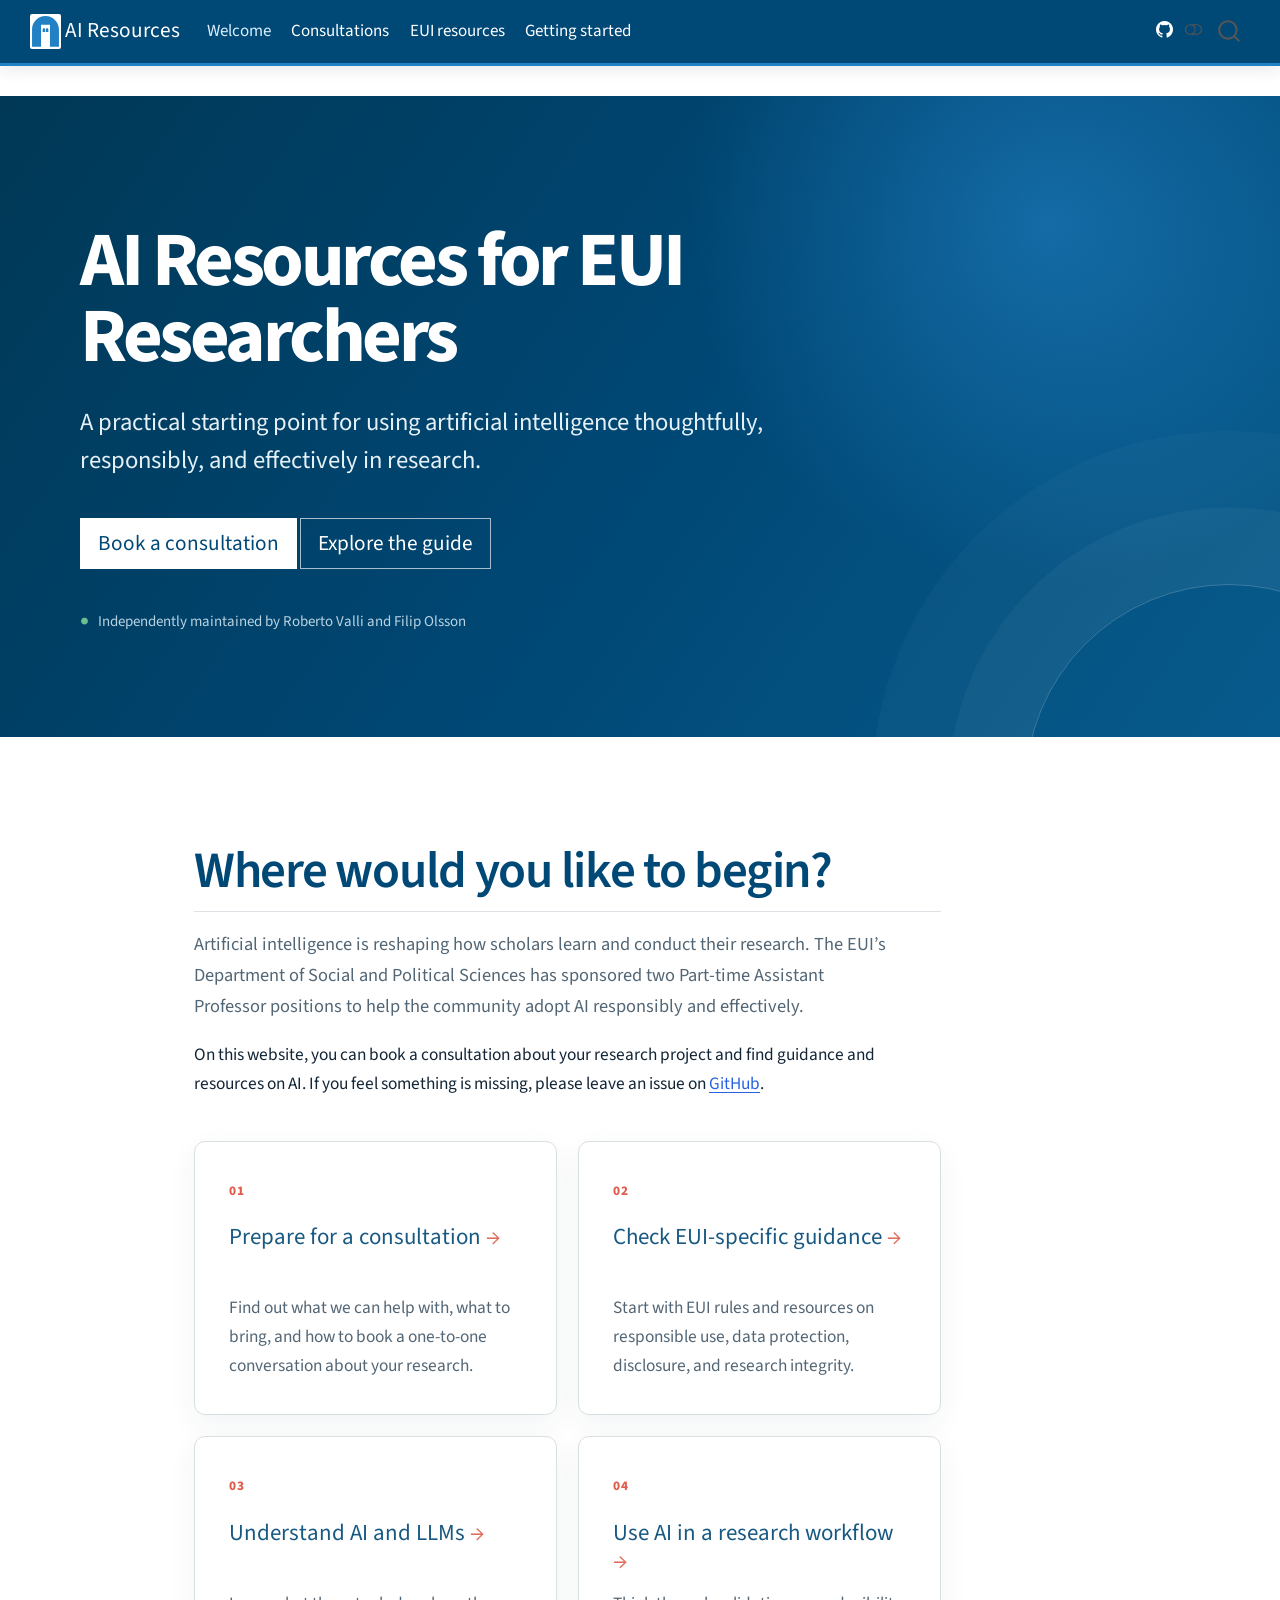
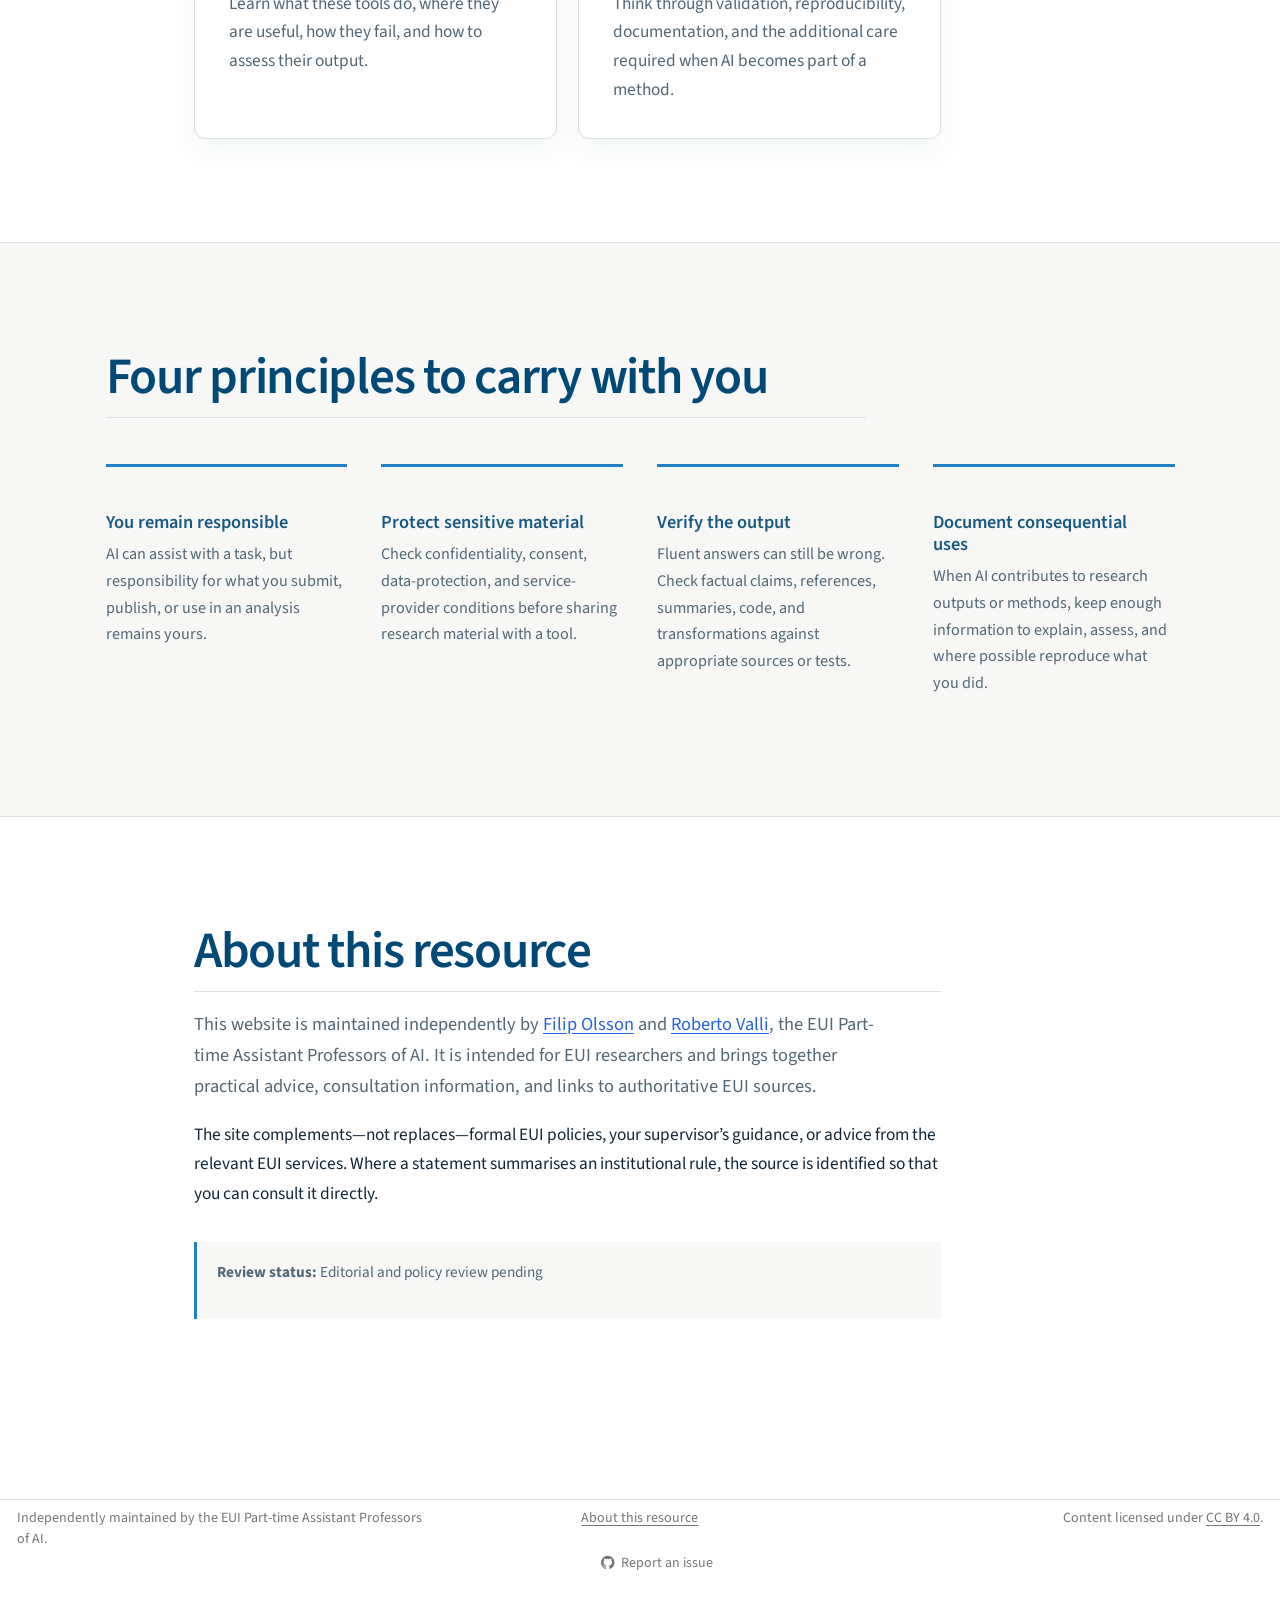
==== index.html @ a38cfc13 "Built site for gh-pages" ====
<!DOCTYPE html>
<html xmlns="http://www.w3.org/1999/xhtml" lang="en" xml:lang="en"><head>

<meta charset="utf-8">
<meta name="generator" content="quarto-1.9.37">

<meta name="viewport" content="width=device-width, initial-scale=1.0, user-scalable=yes">

<meta name="description" content="A practical starting point for EUI researchers who want to use AI thoughtfully, responsibly, and effectively.">

<title>AI Resources for EUI Researchers</title>
<style>
/* Default styles provided by pandoc.
** See https://pandoc.org/MANUAL.html#variables-for-html for config info.
*/
code{white-space: pre-wrap;}
span.smallcaps{font-variant: small-caps;}
div.columns{display: flex; gap: min(4vw, 1.5em);}
div.column{flex: auto; overflow-x: auto;}
div.hanging-indent{margin-left: 1.5em; text-indent: -1.5em;}
ul.task-list{list-style: none;}
ul.task-list li input[type="checkbox"] {
  width: 0.8em;
  margin: 0 0.8em 0.2em -1em; /* quarto-specific, see https://github.com/quarto-dev/quarto-cli/issues/4556 */ 
  vertical-align: middle;
}
</style>


<script src="site_libs/quarto-nav/quarto-nav.js"></script>
<script src="site_libs/clipboard/clipboard.min.js"></script>
<script src="site_libs/quarto-search/autocomplete.umd.js"></script>
<script src="site_libs/quarto-search/fuse.min.js"></script>
<script src="site_libs/quarto-search/quarto-search.js"></script>
<meta name="quarto:offset" content="./">
<link href="./assets/eui-mark.svg" rel="icon" type="image/svg+xml">
<script src="site_libs/quarto-html/quarto.js" type="module"></script>
<script src="site_libs/quarto-html/tabsets/tabsets.js" type="module"></script>
<script src="site_libs/quarto-html/popper.min.js"></script>
<script src="site_libs/quarto-html/tippy.umd.min.js"></script>
<script src="site_libs/quarto-html/anchor.min.js"></script>
<link href="site_libs/quarto-html/tippy.css" rel="stylesheet">
<link href="site_libs/quarto-html/quarto-syntax-highlighting-7f8f88aac4f3542376d5c11b86a4c14d.css" rel="stylesheet" class="quarto-color-scheme" id="quarto-text-highlighting-styles">
<link href="site_libs/quarto-html/quarto-syntax-highlighting-dark-d0ae9245876894da5ac7e18953ecc5cc.css" rel="stylesheet" class="quarto-color-scheme quarto-color-alternate" id="quarto-text-highlighting-styles">
<link href="site_libs/quarto-html/quarto-syntax-highlighting-7f8f88aac4f3542376d5c11b86a4c14d.css" rel="stylesheet" class="quarto-color-scheme-extra" id="quarto-text-highlighting-styles">
<script src="site_libs/bootstrap/bootstrap.min.js"></script>
<link href="site_libs/bootstrap/bootstrap-icons.css" rel="stylesheet">
<link href="site_libs/bootstrap/bootstrap-52d3edc4879e86859cfab57e7fc9f8d6.min.css" rel="stylesheet" append-hash="true" class="quarto-color-scheme" id="quarto-bootstrap" data-mode="light">
<link href="site_libs/bootstrap/bootstrap-dark-ecb30666ad54931f752ed7d414a1d134.min.css" rel="stylesheet" append-hash="true" class="quarto-color-scheme quarto-color-alternate" id="quarto-bootstrap" data-mode="dark">
<link href="site_libs/bootstrap/bootstrap-52d3edc4879e86859cfab57e7fc9f8d6.min.css" rel="stylesheet" append-hash="true" class="quarto-color-scheme-extra" id="quarto-bootstrap" data-mode="light">
<script id="quarto-search-options" type="application/json">{
  "location": "navbar",
  "copy-button": false,
  "collapse-after": 3,
  "panel-placement": "end",
  "type": "overlay",
  "limit": 50,
  "keyboard-shortcut": [
    "f",
    "/",
    "s"
  ],
  "language": {
    "search-no-results-text": "No results",
    "search-matching-documents-text": "matching documents",
    "search-copy-link-title": "Copy link to search",
    "search-hide-matches-text": "Hide additional matches",
    "search-more-match-text": "more match in this document",
    "search-more-matches-text": "more matches in this document",
    "search-clear-button-title": "Clear",
    "search-text-placeholder": "",
    "search-detached-cancel-button-title": "Cancel",
    "search-submit-button-title": "Submit",
    "search-label": "Search"
  }
}</script>
<style>html{ scroll-behavior: smooth; }</style>


<link rel="stylesheet" href="styles.css">
<meta property="og:title" content="AI Resources for EUI Researchers">
<meta property="og:description" content="A practical starting point for EUI researchers who want to use AI thoughtfully, responsibly, and effectively.">
<meta property="og:site_name" content="AI Resources for EUI Researchers">
</head>

<body class="nav-fixed quarto-light"><script id="quarto-html-before-body" type="application/javascript">
    const toggleBodyColorMode = (bsSheetEl) => {
      const mode = bsSheetEl.getAttribute("data-mode");
      const bodyEl = window.document.querySelector("body");
      if (mode === "dark") {
        bodyEl.classList.add("quarto-dark");
        bodyEl.classList.remove("quarto-light");
      } else {
        bodyEl.classList.add("quarto-light");
        bodyEl.classList.remove("quarto-dark");
      }
    }
    const toggleBodyColorPrimary = () => {
      const bsSheetEl = window.document.querySelector("link#quarto-bootstrap:not([rel=disabled-stylesheet])");
      if (bsSheetEl) {
        toggleBodyColorMode(bsSheetEl);
      }
    }
    const setColorSchemeToggle = (alternate) => {
      const toggles = window.document.querySelectorAll('.quarto-color-scheme-toggle');
      for (let i=0; i < toggles.length; i++) {
        const toggle = toggles[i];
        if (toggle) {
          if (alternate) {
            toggle.classList.add("alternate");
          } else {
            toggle.classList.remove("alternate");
          }
        }
      }
    };
    const toggleColorMode = (alternate) => {
      // Switch the stylesheets
      const primaryStylesheets = window.document.querySelectorAll('link.quarto-color-scheme:not(.quarto-color-alternate)');
      const alternateStylesheets = window.document.querySelectorAll('link.quarto-color-scheme.quarto-color-alternate');
      manageTransitions('#quarto-margin-sidebar .nav-link', false);
      if (alternate) {
        // note: dark is layered on light, we don't disable primary!
        enableStylesheet(alternateStylesheets);
        for (const sheetNode of alternateStylesheets) {
          if (sheetNode.id === "quarto-bootstrap") {
            toggleBodyColorMode(sheetNode);
          }
        }
      } else {
        disableStylesheet(alternateStylesheets);
        enableStylesheet(primaryStylesheets)
        toggleBodyColorPrimary();
      }
      manageTransitions('#quarto-margin-sidebar .nav-link', true);
      // Switch the toggles
      setColorSchemeToggle(alternate)
      // Hack to workaround the fact that safari doesn't
      // properly recolor the scrollbar when toggling (#1455)
      if (navigator.userAgent.indexOf('Safari') > 0 && navigator.userAgent.indexOf('Chrome') == -1) {
        manageTransitions("body", false);
        window.scrollTo(0, 1);
        setTimeout(() => {
          window.scrollTo(0, 0);
          manageTransitions("body", true);
        }, 40);
      }
    }
    const disableStylesheet = (stylesheets) => {
      for (let i=0; i < stylesheets.length; i++) {
        const stylesheet = stylesheets[i];
        stylesheet.rel = 'disabled-stylesheet';
      }
    }
    const enableStylesheet = (stylesheets) => {
      for (let i=0; i < stylesheets.length; i++) {
        const stylesheet = stylesheets[i];
        if(stylesheet.rel !== 'stylesheet') { // for Chrome, which will still FOUC without this check
          stylesheet.rel = 'stylesheet';
        }
      }
    }
    const manageTransitions = (selector, allowTransitions) => {
      const els = window.document.querySelectorAll(selector);
      for (let i=0; i < els.length; i++) {
        const el = els[i];
        if (allowTransitions) {
          el.classList.remove('notransition');
        } else {
          el.classList.add('notransition');
        }
      }
    }
    const isFileUrl = () => {
      return window.location.protocol === 'file:';
    }
    const hasAlternateSentinel = () => {
      let styleSentinel = getColorSchemeSentinel();
      if (styleSentinel !== null) {
        return styleSentinel === "alternate";
      } else {
        return false;
      }
    }
    const setStyleSentinel = (alternate) => {
      const value = alternate ? "alternate" : "default";
      if (!isFileUrl()) {
        window.localStorage.setItem("quarto-color-scheme", value);
      } else {
        localAlternateSentinel = value;
      }
    }
    const getColorSchemeSentinel = () => {
      if (!isFileUrl()) {
        const storageValue = window.localStorage.getItem("quarto-color-scheme");
        return storageValue != null ? storageValue : localAlternateSentinel;
      } else {
        return localAlternateSentinel;
      }
    }
    const toggleGiscusIfUsed = (isAlternate, darkModeDefault) => {
      const baseTheme = document.querySelector('#giscus-base-theme')?.value ?? 'light';
      const alternateTheme = document.querySelector('#giscus-alt-theme')?.value ?? 'dark';
      let newTheme = '';
      if(authorPrefersDark) {
        newTheme = isAlternate ? baseTheme : alternateTheme;
      } else {
        newTheme = isAlternate ? alternateTheme : baseTheme;
      }
      const changeGiscusTheme = () => {
        // From: https://github.com/giscus/giscus/issues/336
        const sendMessage = (message) => {
          const iframe = document.querySelector('iframe.giscus-frame');
          if (!iframe) return;
          iframe.contentWindow.postMessage({ giscus: message }, 'https://giscus.app');
        }
        sendMessage({
          setConfig: {
            theme: newTheme
          }
        });
      }
      const isGiscussLoaded = window.document.querySelector('iframe.giscus-frame') !== null;
      if (isGiscussLoaded) {
        changeGiscusTheme();
      }
    };
    const authorPrefersDark = false;
    const darkModeDefault = authorPrefersDark;
      document.querySelector('link#quarto-text-highlighting-styles.quarto-color-scheme-extra').rel = 'disabled-stylesheet';
      document.querySelector('link#quarto-bootstrap.quarto-color-scheme-extra').rel = 'disabled-stylesheet';
    let localAlternateSentinel = darkModeDefault ? 'alternate' : 'default';
    // Dark / light mode switch
    window.quartoToggleColorScheme = () => {
      // Read the current dark / light value
      let toAlternate = !hasAlternateSentinel();
      toggleColorMode(toAlternate);
      setStyleSentinel(toAlternate);
      toggleGiscusIfUsed(toAlternate, darkModeDefault);
      window.dispatchEvent(new Event('resize'));
    };
    // Switch to dark mode if need be
    if (hasAlternateSentinel()) {
      toggleColorMode(true);
    } else {
      toggleColorMode(false);
    }
  </script>

<div id="quarto-search-results"></div>
  <header id="quarto-header" class="headroom fixed-top">
    <nav class="navbar navbar-expand-lg " data-bs-theme="dark">
      <div class="navbar-container container-fluid">
      <div class="navbar-brand-container mx-auto">
    <a href="./index.html" class="navbar-brand navbar-brand-logo">
    <img src="./assets/eui-mark.svg" alt="European University Institute" class="navbar-logo light-content">
    <img src="./assets/eui-mark.svg" alt="European University Institute" class="navbar-logo dark-content">
    </a>
    <a class="navbar-brand" href="./index.html">
    <span class="navbar-title">AI Resources</span>
    </a>
  </div>
            <div id="quarto-search" class="" title="Search"></div>
          <button class="navbar-toggler" type="button" data-bs-toggle="collapse" data-bs-target="#navbarCollapse" aria-controls="navbarCollapse" role="menu" aria-expanded="false" aria-label="Toggle navigation" onclick="if (window.quartoToggleHeadroom) { window.quartoToggleHeadroom(); }">
  <span class="navbar-toggler-icon"></span>
</button>
          <div class="collapse navbar-collapse" id="navbarCollapse">
            <ul class="navbar-nav navbar-nav-scroll me-auto">
  <li class="nav-item">
    <a class="nav-link active" href="./index.html" aria-current="page"> 
<span class="menu-text">Welcome</span></a>
  </li>  
  <li class="nav-item">
    <a class="nav-link" href="./consultations.html"> 
<span class="menu-text">Consultations</span></a>
  </li>  
  <li class="nav-item">
    <a class="nav-link" href="./eui-resources.html"> 
<span class="menu-text">EUI resources</span></a>
  </li>  
  <li class="nav-item">
    <a class="nav-link" href="./getting-started.html"> 
<span class="menu-text">Getting started</span></a>
  </li>  
</ul>
          </div> <!-- /navcollapse -->
            <div class="quarto-navbar-tools">
    <a href="https://github.com/RobertoValli/eui-ai-resources" title="" class="quarto-navigation-tool px-1" aria-label="View this project on GitHub"><i class="bi bi-github"></i></a>
  <a href="" class="quarto-color-scheme-toggle quarto-navigation-tool  px-1" onclick="window.quartoToggleColorScheme(); return false;" title="Toggle dark mode"><i class="bi"></i></a>
</div>
      </div> <!-- /container-fluid -->
    </nav>
</header>
<!-- content -->
<div id="quarto-content" class="quarto-container page-columns page-rows-contents page-layout-full page-navbar">
<!-- sidebar -->
<!-- margin-sidebar -->
    
<!-- main -->
<main class="content page-columns page-full column-body" id="quarto-document-content"><header id="title-block-header" class="quarto-title-block"><h1 class="title display-7">AI Resources for EUI Researchers</h1></header>


<header id="title-block-header">


</header>


<div class="hero column-screen">
<section id="ai-resources-for-eui-researchers" class="level1 hero-inner">
<h1>AI Resources for EUI Researchers</h1>
<p>A practical starting point for using artificial intelligence thoughtfully, responsibly, and effectively in research.</p>
<div class="hero-actions">
<p><a href="./consultations.html" class="btn btn-primary btn-lg">Book a consultation</a> <a href="./getting-started.html" class="btn btn-outline-primary btn-lg">Explore the guide</a></p>
</div>
<p class="status-note">
<span aria-hidden="true">●</span> Independently maintained by Roberto Valli and Filip Olsson
</p>
</section>
</div>
<section id="where-would-you-like-to-begin" class="level2 home-section">
<h2 class="anchored" data-anchor-id="where-would-you-like-to-begin">Where would you like to begin?</h2>
<p>Artificial intelligence is reshaping how scholars learn and conduct their research. The EUI’s Department of Social and Political Sciences has sponsored two Part-time Assistant Professor positions to help the community adopt AI responsibly and effectively.</p>
<p>On this website, you can book a consultation about your research project and find guidance and resources on AI. If you feel something is missing, please leave an issue on <a href="https://github.com/RobertoValli/eui-ai-resources/issues/new">GitHub</a>.</p>
<div class="path-grid">
<div class="path-card">
<p><span class="path-number" aria-hidden="true">01</span></p>
<section id="prepare-for-a-consultation" class="level3">
<h3 class="anchored" data-anchor-id="prepare-for-a-consultation"><a href="./consultations.html">Prepare for a consultation</a></h3>
<p>Find out what we can help with, what to bring, and how to book a one-to-one conversation about your research.</p>
</section>
</div>
<div class="path-card">
<p><span class="path-number" aria-hidden="true">02</span></p>
<section id="check-eui-specific-guidance" class="level3">
<h3 class="anchored" data-anchor-id="check-eui-specific-guidance"><a href="./eui-resources.html">Check EUI-specific guidance</a></h3>
<p>Start with EUI rules and resources on responsible use, data protection, disclosure, and research integrity.</p>
</section>
</div>
<div class="path-card">
<p><span class="path-number" aria-hidden="true">03</span></p>
<section id="understand-ai-and-llms" class="level3">
<h3 class="anchored" data-anchor-id="understand-ai-and-llms"><a href="./getting-started.html">Understand AI and LLMs</a></h3>
<p>Learn what these tools do, where they are useful, how they fail, and how to assess their output.</p>
</section>
</div>
<div class="path-card">
<p><span class="path-number" aria-hidden="true">04</span></p>
<section id="use-ai-in-a-research-workflow" class="level3">
<h3 class="anchored" data-anchor-id="use-ai-in-a-research-workflow"><a href="./getting-started.html#ai-as-method">Use AI in a research workflow</a></h3>
<p>Think through validation, reproducibility, documentation, and the additional care required when AI becomes part of a method.</p>
</section>
</div>
</div>
</section>
<div class="principles-band column-screen">
<section id="four-principles-to-carry-with-you" class="level2 home-section">
<h2 class="anchored" data-anchor-id="four-principles-to-carry-with-you">Four principles to carry with you</h2>
<div class="principles-grid">
<section id="you-remain-responsible" class="level3 principle">
<h3 class="anchored" data-anchor-id="you-remain-responsible">You remain responsible</h3>
<p>AI can assist with a task, but responsibility for what you submit, publish, or use in an analysis remains yours.</p>
</section>
<section id="protect-sensitive-material" class="level3 principle">
<h3 class="anchored" data-anchor-id="protect-sensitive-material">Protect sensitive material</h3>
<p>Check confidentiality, consent, data-protection, and service-provider conditions before sharing research material with a tool.</p>
</section>
<section id="verify-the-output" class="level3 principle">
<h3 class="anchored" data-anchor-id="verify-the-output">Verify the output</h3>
<p>Fluent answers can still be wrong. Check factual claims, references, summaries, code, and transformations against appropriate sources or tests.</p>
</section>
<section id="document-consequential-uses" class="level3 principle">
<h3 class="anchored" data-anchor-id="document-consequential-uses">Document consequential uses</h3>
<p>When AI contributes to research outputs or methods, keep enough information to explain, assess, and where possible reproduce what you did.</p>
</section>
</div>
</section>
</div>
<section id="about-this-resource" class="level2 home-section">
<h2 class="anchored" data-anchor-id="about-this-resource">About this resource</h2>
<p>This website is maintained independently by <a href="https://www.eui.eu/people?id=filip-olsson">Filip Olsson</a> and <a href="https://www.eui.eu/people?id=roberto-valli">Roberto Valli</a>, the EUI Part-time Assistant Professors of AI. It is intended for EUI researchers and brings together practical advice, consultation information, and links to authoritative EUI sources.</p>
<p>The site complements—not replaces—formal EUI policies, your supervisor’s guidance, or advice from the relevant EUI services. Where a statement summarises an institutional rule, the source is identified so that you can consult it directly.</p>
<div class="review-line">
<p><strong>Review status:</strong> Editorial and policy review pending</p>
</div>
</section>



<a onclick="window.scrollTo(0, 0); return false;" role="button" id="quarto-back-to-top"><i class="bi bi-arrow-up"></i> Back to top</a></main> <!-- /main -->
<script>
  (function () {
    function openLinkedAnswer() {
      var id = decodeURIComponent(window.location.hash.slice(1));
      var answer = id && document.getElementById(id);
      if (!answer || !answer.classList.contains('qa')) return;

      var content = answer.querySelector('.callout-collapse');
      if (content && !content.classList.contains('show')) {
        if (window.bootstrap && window.bootstrap.Collapse) {
          window.bootstrap.Collapse.getOrCreateInstance(content, { toggle: false }).show();
        } else {
          var header = answer.querySelector('.callout-header');
          if (header) header.click();
        }
      }
      answer.scrollIntoView({ block: 'start' });
    }

    window.addEventListener('load', openLinkedAnswer);
    window.addEventListener('hashchange', openLinkedAnswer);
  })();
</script>
<script id="quarto-html-after-body" type="application/javascript">
  window.document.addEventListener("DOMContentLoaded", function (event) {
    // Ensure there is a toggle, if there isn't float one in the top right
    if (window.document.querySelector('.quarto-color-scheme-toggle') === null) {
      const a = window.document.createElement('a');
      a.classList.add('top-right');
      a.classList.add('quarto-color-scheme-toggle');
      a.href = "";
      a.onclick = function() { try { window.quartoToggleColorScheme(); } catch {} return false; };
      const i = window.document.createElement("i");
      i.classList.add('bi');
      a.appendChild(i);
      window.document.body.appendChild(a);
    }
    setColorSchemeToggle(hasAlternateSentinel())
    const icon = "";
    const anchorJS = new window.AnchorJS();
    anchorJS.options = {
      placement: 'right',
      icon: icon
    };
    anchorJS.add('.anchored');
    const isCodeAnnotation = (el) => {
      for (const clz of el.classList) {
        if (clz.startsWith('code-annotation-')) {                     
          return true;
        }
      }
      return false;
    }
    const onCopySuccess = function(e) {
      // button target
      const button = e.trigger;
      // don't keep focus
      button.blur();
      // flash "checked"
      button.classList.add('code-copy-button-checked');
      var currentTitle = button.getAttribute("title");
      button.setAttribute("title", "Copied!");
      let tooltip;
      if (window.bootstrap) {
        button.setAttribute("data-bs-toggle", "tooltip");
        button.setAttribute("data-bs-placement", "left");
        button.setAttribute("data-bs-title", "Copied!");
        tooltip = new bootstrap.Tooltip(button, 
          { trigger: "manual", 
            customClass: "code-copy-button-tooltip",
            offset: [0, -8]});
        tooltip.show();    
      }
      setTimeout(function() {
        if (tooltip) {
          tooltip.hide();
          button.removeAttribute("data-bs-title");
          button.removeAttribute("data-bs-toggle");
          button.removeAttribute("data-bs-placement");
        }
        button.setAttribute("title", currentTitle);
        button.classList.remove('code-copy-button-checked');
      }, 1000);
      // clear code selection
      e.clearSelection();
    }
    const getTextToCopy = function(trigger) {
      const outerScaffold = trigger.parentElement.cloneNode(true);
      const codeEl = outerScaffold.querySelector('code');
      for (const childEl of codeEl.children) {
        if (isCodeAnnotation(childEl)) {
          childEl.remove();
        }
      }
      return codeEl.innerText;
    }
    const clipboard = new window.ClipboardJS('.code-copy-button:not([data-in-quarto-modal])', {
      text: getTextToCopy
    });
    clipboard.on('success', onCopySuccess);
    if (window.document.getElementById('quarto-embedded-source-code-modal')) {
      const clipboardModal = new window.ClipboardJS('.code-copy-button[data-in-quarto-modal]', {
        text: getTextToCopy,
        container: window.document.getElementById('quarto-embedded-source-code-modal')
      });
      clipboardModal.on('success', onCopySuccess);
    }
      var localhostRegex = new RegExp(/^(?:http|https):\/\/localhost\:?[0-9]*\//);
      var mailtoRegex = new RegExp(/^mailto:/);
        var filterRegex = new RegExp("https:\/\/robertovalli\.github\.io\/eui-ai-resources\/");
      var isInternal = (href) => {
          return filterRegex.test(href) || localhostRegex.test(href) || mailtoRegex.test(href);
      }
      // Inspect non-navigation links and adorn them if external
     var links = window.document.querySelectorAll('a[href]:not(.nav-link):not(.navbar-brand):not(.toc-action):not(.sidebar-link):not(.sidebar-item-toggle):not(.pagination-link):not(.no-external):not([aria-hidden]):not(.dropdown-item):not(.quarto-navigation-tool):not(.about-link)');
      for (var i=0; i<links.length; i++) {
        const link = links[i];
        if (!isInternal(link.href)) {
          // undo the damage that might have been done by quarto-nav.js in the case of
          // links that we want to consider external
          if (link.dataset.originalHref !== undefined) {
            link.href = link.dataset.originalHref;
          }
            // target, if specified
            link.setAttribute("target", "_blank");
            if (link.getAttribute("rel") === null) {
              link.setAttribute("rel", "noopener");
            }
        }
      }
    function tippyHover(el, contentFn, onTriggerFn, onUntriggerFn) {
      const config = {
        allowHTML: true,
        maxWidth: 500,
        delay: 100,
        arrow: false,
        appendTo: function(el) {
            return el.parentElement;
        },
        interactive: true,
        interactiveBorder: 10,
        theme: 'quarto',
        placement: 'bottom-start',
      };
      if (contentFn) {
        config.content = contentFn;
      }
      if (onTriggerFn) {
        config.onTrigger = onTriggerFn;
      }
      if (onUntriggerFn) {
        config.onUntrigger = onUntriggerFn;
      }
      window.tippy(el, config); 
    }
    const noterefs = window.document.querySelectorAll('a[role="doc-noteref"]');
    for (var i=0; i<noterefs.length; i++) {
      const ref = noterefs[i];
      tippyHover(ref, function() {
        // use id or data attribute instead here
        let href = ref.getAttribute('data-footnote-href') || ref.getAttribute('href');
        try { href = new URL(href).hash; } catch {}
        const id = href.replace(/^#\/?/, "");
        const note = window.document.getElementById(id);
        if (note) {
          return note.innerHTML;
        } else {
          return "";
        }
      });
    }
    const xrefs = window.document.querySelectorAll('a.quarto-xref');
    const processXRef = (id, note) => {
      // Strip column container classes
      const stripColumnClz = (el) => {
        el.classList.remove("page-full", "page-columns");
        if (el.children) {
          for (const child of el.children) {
            stripColumnClz(child);
          }
        }
      }
      stripColumnClz(note)
      if (id === null || id.startsWith('sec-')) {
        // Special case sections, only their first couple elements
        const container = document.createElement("div");
        if (note.children && note.children.length > 2) {
          container.appendChild(note.children[0].cloneNode(true));
          for (let i = 1; i < note.children.length; i++) {
            const child = note.children[i];
            if (child.tagName === "P" && child.innerText === "") {
              continue;
            } else {
              container.appendChild(child.cloneNode(true));
              break;
            }
          }
          if (window.Quarto?.typesetMath) {
            window.Quarto.typesetMath(container);
          }
          return container.innerHTML
        } else {
          if (window.Quarto?.typesetMath) {
            window.Quarto.typesetMath(note);
          }
          return note.innerHTML;
        }
      } else {
        // Remove any anchor links if they are present
        const anchorLink = note.querySelector('a.anchorjs-link');
        if (anchorLink) {
          anchorLink.remove();
        }
        if (window.Quarto?.typesetMath) {
          window.Quarto.typesetMath(note);
        }
        if (note.classList.contains("callout")) {
          return note.outerHTML;
        } else {
          return note.innerHTML;
        }
      }
    }
    for (var i=0; i<xrefs.length; i++) {
      const xref = xrefs[i];
      tippyHover(xref, undefined, function(instance) {
        instance.disable();
        let url = xref.getAttribute('href');
        let hash = undefined; 
        if (url.startsWith('#')) {
          hash = url;
        } else {
          try { hash = new URL(url).hash; } catch {}
        }
        if (hash) {
          const id = hash.replace(/^#\/?/, "");
          const note = window.document.getElementById(id);
          if (note !== null) {
            try {
              const html = processXRef(id, note.cloneNode(true));
              instance.setContent(html);
            } finally {
              instance.enable();
              instance.show();
            }
          } else {
            // See if we can fetch this
            fetch(url.split('#')[0])
            .then(res => res.text())
            .then(html => {
              const parser = new DOMParser();
              const htmlDoc = parser.parseFromString(html, "text/html");
              const note = htmlDoc.getElementById(id);
              if (note !== null) {
                const html = processXRef(id, note);
                instance.setContent(html);
              } 
            }).finally(() => {
              instance.enable();
              instance.show();
            });
          }
        } else {
          // See if we can fetch a full url (with no hash to target)
          // This is a special case and we should probably do some content thinning / targeting
          fetch(url)
          .then(res => res.text())
          .then(html => {
            const parser = new DOMParser();
            const htmlDoc = parser.parseFromString(html, "text/html");
            const note = htmlDoc.querySelector('main.content');
            if (note !== null) {
              // This should only happen for chapter cross references
              // (since there is no id in the URL)
              // remove the first header
              if (note.children.length > 0 && note.children[0].tagName === "HEADER") {
                note.children[0].remove();
              }
              const html = processXRef(null, note);
              instance.setContent(html);
            } 
          }).finally(() => {
            instance.enable();
            instance.show();
          });
        }
      }, function(instance) {
      });
    }
        let selectedAnnoteEl;
        const selectorForAnnotation = ( cell, annotation) => {
          let cellAttr = 'data-code-cell="' + cell + '"';
          let lineAttr = 'data-code-annotation="' +  annotation + '"';
          const selector = 'span[' + cellAttr + '][' + lineAttr + ']';
          return selector;
        }
        const selectCodeLines = (annoteEl) => {
          const doc = window.document;
          const targetCell = annoteEl.getAttribute("data-target-cell");
          const targetAnnotation = annoteEl.getAttribute("data-target-annotation");
          const annoteSpan = window.document.querySelector(selectorForAnnotation(targetCell, targetAnnotation));
          const lines = annoteSpan.getAttribute("data-code-lines").split(",");
          const lineIds = lines.map((line) => {
            return targetCell + "-" + line;
          })
          let top = null;
          let height = null;
          let parent = null;
          if (lineIds.length > 0) {
              //compute the position of the single el (top and bottom and make a div)
              const el = window.document.getElementById(lineIds[0]);
              top = el.offsetTop;
              height = el.offsetHeight;
              parent = el.parentElement.parentElement;
            if (lineIds.length > 1) {
              const lastEl = window.document.getElementById(lineIds[lineIds.length - 1]);
              const bottom = lastEl.offsetTop + lastEl.offsetHeight;
              height = bottom - top;
            }
            if (top !== null && height !== null && parent !== null) {
              // cook up a div (if necessary) and position it 
              let div = window.document.getElementById("code-annotation-line-highlight");
              if (div === null) {
                div = window.document.createElement("div");
                div.setAttribute("id", "code-annotation-line-highlight");
                div.style.position = 'absolute';
                parent.appendChild(div);
              }
              div.style.top = top - 2 + "px";
              div.style.height = height + 4 + "px";
              div.style.left = 0;
              let gutterDiv = window.document.getElementById("code-annotation-line-highlight-gutter");
              if (gutterDiv === null) {
                gutterDiv = window.document.createElement("div");
                gutterDiv.setAttribute("id", "code-annotation-line-highlight-gutter");
                gutterDiv.style.position = 'absolute';
                const codeCell = window.document.getElementById(targetCell);
                const gutter = codeCell.querySelector('.code-annotation-gutter');
                gutter.appendChild(gutterDiv);
              }
              gutterDiv.style.top = top - 2 + "px";
              gutterDiv.style.height = height + 4 + "px";
            }
            selectedAnnoteEl = annoteEl;
          }
        };
        const unselectCodeLines = () => {
          const elementsIds = ["code-annotation-line-highlight", "code-annotation-line-highlight-gutter"];
          elementsIds.forEach((elId) => {
            const div = window.document.getElementById(elId);
            if (div) {
              div.remove();
            }
          });
          selectedAnnoteEl = undefined;
        };
          // Handle positioning of the toggle
      window.addEventListener(
        "resize",
        throttle(() => {
          elRect = undefined;
          if (selectedAnnoteEl) {
            selectCodeLines(selectedAnnoteEl);
          }
        }, 10)
      );
      function throttle(fn, ms) {
      let throttle = false;
      let timer;
        return (...args) => {
          if(!throttle) { // first call gets through
              fn.apply(this, args);
              throttle = true;
          } else { // all the others get throttled
              if(timer) clearTimeout(timer); // cancel #2
              timer = setTimeout(() => {
                fn.apply(this, args);
                timer = throttle = false;
              }, ms);
          }
        };
      }
        // Attach click handler to the DT
        const annoteDls = window.document.querySelectorAll('dt[data-target-cell]');
        for (const annoteDlNode of annoteDls) {
          annoteDlNode.addEventListener('click', (event) => {
            const clickedEl = event.target;
            if (clickedEl !== selectedAnnoteEl) {
              unselectCodeLines();
              const activeEl = window.document.querySelector('dt[data-target-cell].code-annotation-active');
              if (activeEl) {
                activeEl.classList.remove('code-annotation-active');
              }
              selectCodeLines(clickedEl);
              clickedEl.classList.add('code-annotation-active');
            } else {
              // Unselect the line
              unselectCodeLines();
              clickedEl.classList.remove('code-annotation-active');
            }
          });
        }
    const findCites = (el) => {
      const parentEl = el.parentElement;
      if (parentEl) {
        const cites = parentEl.dataset.cites;
        if (cites) {
          return {
            el,
            cites: cites.split(' ')
          };
        } else {
          return findCites(el.parentElement)
        }
      } else {
        return undefined;
      }
    };
    var bibliorefs = window.document.querySelectorAll('a[role="doc-biblioref"]');
    for (var i=0; i<bibliorefs.length; i++) {
      const ref = bibliorefs[i];
      const citeInfo = findCites(ref);
      if (citeInfo) {
        tippyHover(citeInfo.el, function() {
          var popup = window.document.createElement('div');
          citeInfo.cites.forEach(function(cite) {
            var citeDiv = window.document.createElement('div');
            citeDiv.classList.add('hanging-indent');
            citeDiv.classList.add('csl-entry');
            var biblioDiv = window.document.getElementById('ref-' + cite);
            if (biblioDiv) {
              citeDiv.innerHTML = biblioDiv.innerHTML;
            }
            popup.appendChild(citeDiv);
          });
          return popup.innerHTML;
        });
      }
    }
  });
  </script>
</div> <!-- /content -->
<footer class="footer">
  <div class="nav-footer">
    <div class="nav-footer-left">
<p>Independently maintained by the EUI Part-time Assistant Professors of AI.</p>
</div>   
    <div class="nav-footer-center">
<p><a href="./index.html#about-this-resource">About this resource</a></p>
<div class="toc-actions"><ul><li><a href="https://github.com/RobertoValli/eui-ai-resources/issues/new" class="toc-action"><i class="bi bi-github"></i>Report an issue</a></li></ul></div></div>
    <div class="nav-footer-right">
<p>Content licensed under <a href="https://creativecommons.org/licenses/by/4.0/">CC BY 4.0</a>.</p>
</div>
  </div>
</footer>




<script src="site_libs/quarto-html/zenscroll-min.js"></script>
</body></html>
---- site_libs/quarto-html/tippy.css ----
.tippy-box[data-animation=fade][data-state=hidden]{opacity:0}[data-tippy-root]{max-width:calc(100vw - 10px)}.tippy-box{position:relative;background-color:#333;color:#fff;border-radius:4px;font-size:14px;line-height:1.4;white-space:normal;outline:0;transition-property:transform,visibility,opacity}.tippy-box[data-placement^=top]>.tippy-arrow{bottom:0}.tippy-box[data-placement^=top]>.tippy-arrow:before{bottom:-7px;left:0;border-width:8px 8px 0;border-top-color:initial;transform-origin:center top}.tippy-box[data-placement^=bottom]>.tippy-arrow{top:0}.tippy-box[data-placement^=bottom]>.tippy-arrow:before{top:-7px;left:0;border-width:0 8px 8px;border-bottom-color:initial;transform-origin:center bottom}.tippy-box[data-placement^=left]>.tippy-arrow{right:0}.tippy-box[data-placement^=left]>.tippy-arrow:before{border-width:8px 0 8px 8px;border-left-color:initial;right:-7px;transform-origin:center left}.tippy-box[data-placement^=right]>.tippy-arrow{left:0}.tippy-box[data-placement^=right]>.tippy-arrow:before{left:-7px;border-width:8px 8px 8px 0;border-right-color:initial;transform-origin:center right}.tippy-box[data-inertia][data-state=visible]{transition-timing-function:cubic-bezier(.54,1.5,.38,1.11)}.tippy-arrow{width:16px;height:16px;color:#333}.tippy-arrow:before{content:"";position:absolute;border-color:transparent;border-style:solid}.tippy-content{position:relative;padding:5px 9px;z-index:1}
---- site_libs/quarto-html/quarto-syntax-highlighting-7f8f88aac4f3542376d5c11b86a4c14d.css ----
/* quarto syntax highlight colors */
:root {
  --quarto-hl-ot-color: #003B4F;
  --quarto-hl-at-color: #657422;
  --quarto-hl-ss-color: #20794D;
  --quarto-hl-an-color: #5E5E5E;
  --quarto-hl-fu-color: #4758AB;
  --quarto-hl-st-color: #20794D;
  --quarto-hl-cf-color: #003B4F;
  --quarto-hl-op-color: #5E5E5E;
  --quarto-hl-er-color: #AD0000;
  --quarto-hl-bn-color: #AD0000;
  --quarto-hl-al-color: #AD0000;
  --quarto-hl-va-color: #111111;
  --quarto-hl-bu-color: inherit;
  --quarto-hl-ex-color: inherit;
  --quarto-hl-pp-color: #AD0000;
  --quarto-hl-in-color: #5E5E5E;
  --quarto-hl-vs-color: #20794D;
  --quarto-hl-wa-color: #5E5E5E;
  --quarto-hl-do-color: #5E5E5E;
  --quarto-hl-im-color: #00769E;
  --quarto-hl-ch-color: #20794D;
  --quarto-hl-dt-color: #AD0000;
  --quarto-hl-fl-color: #AD0000;
  --quarto-hl-co-color: #5E5E5E;
  --quarto-hl-cv-color: #5E5E5E;
  --quarto-hl-cn-color: #8f5902;
  --quarto-hl-sc-color: #5E5E5E;
  --quarto-hl-dv-color: #AD0000;
  --quarto-hl-kw-color: #003B4F;
}

/* other quarto variables */
:root {
  --quarto-font-monospace: SFMono-Regular, Menlo, Monaco, Consolas, "Liberation Mono", "Courier New", monospace;
}

/* syntax highlight based on Pandoc's rules */
pre > code.sourceCode > span {
  color: #003B4F;
}

code.sourceCode > span {
  color: #003B4F;
}

div.sourceCode,
div.sourceCode pre.sourceCode {
  color: #003B4F;
}

/* Normal */
code span {
  color: #003B4F;
}

/* Alert */
code span.al {
  color: #AD0000;
  font-style: inherit;
}

/* Annotation */
code span.an {
  color: #5E5E5E;
  font-style: inherit;
}

/* Attribute */
code span.at {
  color: #657422;
  font-style: inherit;
}

/* BaseN */
code span.bn {
  color: #AD0000;
  font-style: inherit;
}

/* BuiltIn */
code span.bu {
  font-style: inherit;
}

/* ControlFlow */
code span.cf {
  color: #003B4F;
  font-weight: bold;
  font-style: inherit;
}

/* Char */
code span.ch {
  color: #20794D;
  font-style: inherit;
}

/* Constant */
code span.cn {
  color: #8f5902;
  font-style: inherit;
}

/* Comment */
code span.co {
  color: #5E5E5E;
  font-style: inherit;
}

/* CommentVar */
code span.cv {
  color: #5E5E5E;
  font-style: italic;
}

/* Documentation */
code span.do {
  color: #5E5E5E;
  font-style: italic;
}

/* DataType */
code span.dt {
  color: #AD0000;
  font-style: inherit;
}

/* DecVal */
code span.dv {
  color: #AD0000;
  font-style: inherit;
}

/* Error */
code span.er {
  color: #AD0000;
  font-style: inherit;
}

/* Extension */
code span.ex {
  font-style: inherit;
}

/* Float */
code span.fl {
  color: #AD0000;
  font-style: inherit;
}

/* Function */
code span.fu {
  color: #4758AB;
  font-style: inherit;
}

/* Import */
code span.im {
  color: #00769E;
  font-style: inherit;
}

/* Information */
code span.in {
  color: #5E5E5E;
  font-style: inherit;
}

/* Keyword */
code span.kw {
  color: #003B4F;
  font-weight: bold;
  font-style: inherit;
}

/* Operator */
code span.op {
  color: #5E5E5E;
  font-style: inherit;
}

/* Other */
code span.ot {
  color: #003B4F;
  font-style: inherit;
}

/* Preprocessor */
code span.pp {
  color: #AD0000;
  font-style: inherit;
}

/* SpecialChar */
code span.sc {
  color: #5E5E5E;
  font-style: inherit;
}

/* SpecialString */
code span.ss {
  color: #20794D;
  font-style: inherit;
}

/* String */
code span.st {
  color: #20794D;
  font-style: inherit;
}

/* Variable */
code span.va {
  color: #111111;
  font-style: inherit;
}

/* VerbatimString */
code span.vs {
  color: #20794D;
  font-style: inherit;
}

/* Warning */
code span.wa {
  color: #5E5E5E;
  font-style: italic;
}

.prevent-inlining {
  content: "</";
}

/*# sourceMappingURL=789ad8cd35626ba772517505b42a116e.css.map */
---- site_libs/quarto-html/quarto-syntax-highlighting-dark-d0ae9245876894da5ac7e18953ecc5cc.css ----
/* quarto syntax highlight colors */
:root {
  --quarto-hl-al-color: #f07178;
  --quarto-hl-an-color: #d4d0ab;
  --quarto-hl-at-color: #00e0e0;
  --quarto-hl-bn-color: #d4d0ab;
  --quarto-hl-bu-color: #abe338;
  --quarto-hl-ch-color: #abe338;
  --quarto-hl-co-color: #f8f8f2;
  --quarto-hl-cv-color: #ffd700;
  --quarto-hl-cn-color: #ffd700;
  --quarto-hl-cf-color: #ffa07a;
  --quarto-hl-dt-color: #ffa07a;
  --quarto-hl-dv-color: #d4d0ab;
  --quarto-hl-do-color: #f8f8f2;
  --quarto-hl-er-color: #f07178;
  --quarto-hl-ex-color: #00e0e0;
  --quarto-hl-fl-color: #d4d0ab;
  --quarto-hl-fu-color: #ffa07a;
  --quarto-hl-im-color: #abe338;
  --quarto-hl-in-color: #d4d0ab;
  --quarto-hl-kw-color: #ffa07a;
  --quarto-hl-op-color: #ffa07a;
  --quarto-hl-ot-color: #00e0e0;
  --quarto-hl-pp-color: #dcc6e0;
  --quarto-hl-re-color: #00e0e0;
  --quarto-hl-sc-color: #abe338;
  --quarto-hl-ss-color: #abe338;
  --quarto-hl-st-color: #abe338;
  --quarto-hl-va-color: #00e0e0;
  --quarto-hl-vs-color: #abe338;
  --quarto-hl-wa-color: #dcc6e0;
}

/* other quarto variables */
:root {
  --quarto-font-monospace: SFMono-Regular, Menlo, Monaco, Consolas, "Liberation Mono", "Courier New", monospace;
}

/* syntax highlight based on Pandoc's rules */
pre > code.sourceCode > span {
  color: #f8f8f2;
}

code.sourceCode > span {
  color: #f8f8f2;
}

div.sourceCode,
div.sourceCode pre.sourceCode {
  color: #f8f8f2;
}

/* Normal */
code span {
  color: #f8f8f2;
}

/* Alert */
code span.al {
  color: #f07178;
}

/* Annotation */
code span.an {
  color: #d4d0ab;
}

/* Attribute */
code span.at {
  color: #00e0e0;
}

/* BaseN */
code span.bn {
  color: #d4d0ab;
}

/* BuiltIn */
code span.bu {
  color: #abe338;
}

/* ControlFlow */
code span.cf {
  font-weight: bold;
  color: #ffa07a;
}

/* Char */
code span.ch {
  color: #abe338;
}

/* Constant */
code span.cn {
  color: #ffd700;
}

/* Comment */
code span.co {
  font-style: italic;
  color: #f8f8f2;
}

/* CommentVar */
code span.cv {
  color: #ffd700;
}

/* Documentation */
code span.do {
  color: #f8f8f2;
}

/* DataType */
code span.dt {
  color: #ffa07a;
}

/* DecVal */
code span.dv {
  color: #d4d0ab;
}

/* Error */
code span.er {
  color: #f07178;
  text-decoration: underline;
}

/* Extension */
code span.ex {
  font-weight: bold;
  color: #00e0e0;
}

/* Float */
code span.fl {
  color: #d4d0ab;
}

/* Function */
code span.fu {
  color: #ffa07a;
}

/* Import */
code span.im {
  color: #abe338;
}

/* Information */
code span.in {
  color: #d4d0ab;
}

/* Keyword */
code span.kw {
  font-weight: bold;
  color: #ffa07a;
}

/* Operator */
code span.op {
  color: #ffa07a;
}

/* Other */
code span.ot {
  color: #00e0e0;
}

/* Preprocessor */
code span.pp {
  color: #dcc6e0;
}

/* RegionMarker */
code span.re {
  background-color: #f8f8f2;
  color: #00e0e0;
}

/* SpecialChar */
code span.sc {
  color: #abe338;
}

/* SpecialString */
code span.ss {
  color: #abe338;
}

/* String */
code span.st {
  color: #abe338;
}

/* Variable */
code span.va {
  color: #00e0e0;
}

/* VerbatimString */
code span.vs {
  color: #abe338;
}

/* Warning */
code span.wa {
  color: #dcc6e0;
}

.prevent-inlining {
  content: "</";
}

/*# sourceMappingURL=e2dac9153eaf3c552d5043f9565d03d7.css.map */
---- site_libs/quarto-html/quarto-syntax-highlighting-7f8f88aac4f3542376d5c11b86a4c14d.css ----
/* quarto syntax highlight colors */
:root {
  --quarto-hl-ot-color: #003B4F;
  --quarto-hl-at-color: #657422;
  --quarto-hl-ss-color: #20794D;
  --quarto-hl-an-color: #5E5E5E;
  --quarto-hl-fu-color: #4758AB;
  --quarto-hl-st-color: #20794D;
  --quarto-hl-cf-color: #003B4F;
  --quarto-hl-op-color: #5E5E5E;
  --quarto-hl-er-color: #AD0000;
  --quarto-hl-bn-color: #AD0000;
  --quarto-hl-al-color: #AD0000;
  --quarto-hl-va-color: #111111;
  --quarto-hl-bu-color: inherit;
  --quarto-hl-ex-color: inherit;
  --quarto-hl-pp-color: #AD0000;
  --quarto-hl-in-color: #5E5E5E;
  --quarto-hl-vs-color: #20794D;
  --quarto-hl-wa-color: #5E5E5E;
  --quarto-hl-do-color: #5E5E5E;
  --quarto-hl-im-color: #00769E;
  --quarto-hl-ch-color: #20794D;
  --quarto-hl-dt-color: #AD0000;
  --quarto-hl-fl-color: #AD0000;
  --quarto-hl-co-color: #5E5E5E;
  --quarto-hl-cv-color: #5E5E5E;
  --quarto-hl-cn-color: #8f5902;
  --quarto-hl-sc-color: #5E5E5E;
  --quarto-hl-dv-color: #AD0000;
  --quarto-hl-kw-color: #003B4F;
}

/* other quarto variables */
:root {
  --quarto-font-monospace: SFMono-Regular, Menlo, Monaco, Consolas, "Liberation Mono", "Courier New", monospace;
}

/* syntax highlight based on Pandoc's rules */
pre > code.sourceCode > span {
  color: #003B4F;
}

code.sourceCode > span {
  color: #003B4F;
}

div.sourceCode,
div.sourceCode pre.sourceCode {
  color: #003B4F;
}

/* Normal */
code span {
  color: #003B4F;
}

/* Alert */
code span.al {
  color: #AD0000;
  font-style: inherit;
}

/* Annotation */
code span.an {
  color: #5E5E5E;
  font-style: inherit;
}

/* Attribute */
code span.at {
  color: #657422;
  font-style: inherit;
}

/* BaseN */
code span.bn {
  color: #AD0000;
  font-style: inherit;
}

/* BuiltIn */
code span.bu {
  font-style: inherit;
}

/* ControlFlow */
code span.cf {
  color: #003B4F;
  font-weight: bold;
  font-style: inherit;
}

/* Char */
code span.ch {
  color: #20794D;
  font-style: inherit;
}

/* Constant */
code span.cn {
  color: #8f5902;
  font-style: inherit;
}

/* Comment */
code span.co {
  color: #5E5E5E;
  font-style: inherit;
}

/* CommentVar */
code span.cv {
  color: #5E5E5E;
  font-style: italic;
}

/* Documentation */
code span.do {
  color: #5E5E5E;
  font-style: italic;
}

/* DataType */
code span.dt {
  color: #AD0000;
  font-style: inherit;
}

/* DecVal */
code span.dv {
  color: #AD0000;
  font-style: inherit;
}

/* Error */
code span.er {
  color: #AD0000;
  font-style: inherit;
}

/* Extension */
code span.ex {
  font-style: inherit;
}

/* Float */
code span.fl {
  color: #AD0000;
  font-style: inherit;
}

/* Function */
code span.fu {
  color: #4758AB;
  font-style: inherit;
}

/* Import */
code span.im {
  color: #00769E;
  font-style: inherit;
}

/* Information */
code span.in {
  color: #5E5E5E;
  font-style: inherit;
}

/* Keyword */
code span.kw {
  color: #003B4F;
  font-weight: bold;
  font-style: inherit;
}

/* Operator */
code span.op {
  color: #5E5E5E;
  font-style: inherit;
}

/* Other */
code span.ot {
  color: #003B4F;
  font-style: inherit;
}

/* Preprocessor */
code span.pp {
  color: #AD0000;
  font-style: inherit;
}

/* SpecialChar */
code span.sc {
  color: #5E5E5E;
  font-style: inherit;
}

/* SpecialString */
code span.ss {
  color: #20794D;
  font-style: inherit;
}

/* String */
code span.st {
  color: #20794D;
  font-style: inherit;
}

/* Variable */
code span.va {
  color: #111111;
  font-style: inherit;
}

/* VerbatimString */
code span.vs {
  color: #20794D;
  font-style: inherit;
}

/* Warning */
code span.wa {
  color: #5E5E5E;
  font-style: italic;
}

.prevent-inlining {
  content: "</";
}

/*# sourceMappingURL=789ad8cd35626ba772517505b42a116e.css.map */
---- styles.css ----
:root {
  --eui-blue: #004876;
  --eui-bright-blue: #2181c4;
  --eui-coral: #df5d4d;
  --eui-ink: #122536;
  --eui-muted: #536675;
  --eui-paper: #f7f8f6;
  --eui-rule: #d9e0e4;
  --eui-soft-blue: #eaf3f8;
}

body {
  color: var(--eui-ink);
}

.navbar {
  background: var(--eui-blue);
  border-bottom: 3px solid var(--eui-bright-blue);
  box-shadow: 0 2px 16px rgba(0, 38, 63, 0.12);
}

.navbar-brand img {
  max-height: 36px;
  width: 31px;
  object-fit: contain;
  padding: 2px;
  background: #fff;
  border-radius: 2px;
}

.page-layout-full main#quarto-document-content > header#title-block-header {
  display: none;
}

.qa.callout {
  scroll-margin-top: 5rem;
  border-color: var(--eui-rule);
  border-left-color: var(--eui-bright-blue);
  background: transparent;
}

.qa .callout-header {
  background: var(--eui-soft-blue);
  color: var(--eui-blue);
  font-weight: 650;
}

.qa .callout-header:focus-visible {
  outline: 2px solid var(--eui-coral);
  outline-offset: 2px;
}

.qa .callout-body-container {
  padding-top: 1rem;
}

.page-modified {
  margin-top: 3rem;
  padding-top: 0.8rem;
  border-top: 1px solid var(--eui-rule);
  color: var(--eui-muted);
  font-size: 0.8rem;
}

.page-modified p {
  margin-bottom: 0;
}

.qa-label {
  display: inline-block;
  margin-right: 0.3rem;
  padding: 0.1rem 0.42rem;
  border: 1px solid;
  border-radius: 4px;
  font-size: 0.72rem;
  font-weight: 700;
  letter-spacing: 0.045em;
  text-transform: uppercase;
  white-space: nowrap;
}

.qa-label--rule {
  color: #133a60;
  background: #e8f1f8;
  border-color: #bdd8e9;
}

.qa-label--check {
  color: #694611;
  background: #fff5e5;
  border-color: #e8ce9d;
}

.qa-label--advice {
  color: #823c2f;
  background: #fff0ec;
  border-color: #eab9aa;
}

body.quarto-dark .qa .callout-header {
  color: #b9ddf3;
}

body.quarto-dark .qa-label--rule {
  color: #c3e4f6;
  background: #203c51;
  border-color: #437497;
}

body.quarto-dark .qa-label--check {
  color: #f5d394;
  background: #41331c;
  border-color: #92764c;
}

body.quarto-dark .qa-label--advice {
  color: #f8c5b8;
  background: #4d2c29;
  border-color: #9d5f53;
}

.navbar-title,
.navbar .nav-link,
.navbar .quarto-navbar-tools .quarto-navigation-tool {
  color: #fff !important;
}

.navbar .nav-link:hover,
.navbar .nav-link:focus,
.navbar .nav-link.active {
  color: #d9effc !important;
}

.hero {
  margin-top: -1px;
  padding: clamp(4.8rem, 10vw, 8.2rem) 1.5rem clamp(4.2rem, 8vw, 7rem);
  color: #fff;
  background:
    radial-gradient(circle at 82% 20%, rgba(33, 129, 196, 0.58), transparent 31%),
    linear-gradient(125deg, #003856 0%, #004876 54%, #075b8c 100%);
  overflow: hidden;
  position: relative;
}

.hero::after {
  content: "";
  position: absolute;
  width: 24rem;
  height: 24rem;
  right: -9rem;
  bottom: -15rem;
  border: 1px solid rgba(255, 255, 255, 0.22);
  border-radius: 50%;
  box-shadow: 0 0 0 4.5rem rgba(255, 255, 255, 0.035), 0 0 0 9rem rgba(255, 255, 255, 0.025);
}

.hero-inner,
.home-section {
  width: min(1120px, 100%);
  margin: 0 auto;
}

.hero-inner {
  position: relative;
  z-index: 1;
}

.eyebrow {
  margin: 0 0 1rem;
  color: #b9ddf3;
  font-size: 0.78rem;
  font-weight: 700;
  letter-spacing: 0.12em;
  text-transform: uppercase;
}

.hero h1 {
  max-width: 830px;
  margin: 0;
  color: #fff;
  font-size: clamp(2.65rem, 6vw, 5.15rem);
  font-weight: 720;
  letter-spacing: -0.045em;
  line-height: 0.98;
}

.hero h1 + p {
  max-width: 710px;
  margin: 1.7rem 0 0;
  color: #e5f1f7;
  font-size: clamp(1.15rem, 2.2vw, 1.45rem);
  line-height: 1.55;
}

.hero-actions {
  display: flex;
  flex-wrap: wrap;
  gap: 0.85rem;
  margin-top: 2.25rem;
}

.hero .btn-primary {
  color: var(--eui-blue);
  background: #fff;
  border-color: #fff;
}

.hero .btn-primary:hover,
.hero .btn-primary:focus {
  color: #fff;
  background: var(--eui-coral);
  border-color: var(--eui-coral);
}

.hero .btn-outline-primary {
  color: #fff;
  border-color: rgba(255, 255, 255, 0.65);
}

.hero .btn-outline-primary:hover,
.hero .btn-outline-primary:focus {
  color: var(--eui-blue);
  background: #fff;
  border-color: #fff;
}

.status-note {
  margin: 1.35rem 0 0;
  color: #b9d3e2;
  font-size: 0.88rem;
}

.status-note span {
  margin-right: 0.35rem;
  color: #69c18f;
}

.home-section {
  padding: clamp(4rem, 8vw, 6.5rem) 1.5rem;
}

.home-section > h2 {
  max-width: 760px;
  margin-top: 0;
  color: var(--eui-blue);
  font-size: clamp(2rem, 4vw, 3rem);
  letter-spacing: -0.025em;
}

.home-section > h2 + p {
  max-width: 700px;
  color: var(--eui-muted);
  font-size: 1.08rem;
}

.path-grid {
  display: grid;
  grid-template-columns: repeat(2, minmax(0, 1fr));
  gap: 1.25rem;
  margin-top: 2.5rem;
}

.path-card {
  position: relative;
  min-height: 220px;
  padding: 2rem;
  background: #fff;
  border: 1px solid var(--eui-rule);
  border-radius: 0.65rem;
  box-shadow: 0 10px 30px rgba(0, 49, 80, 0.055);
  transition: transform 160ms ease, border-color 160ms ease, box-shadow 160ms ease;
}

.path-card:hover {
  transform: translateY(-3px);
  border-color: #9fc7df;
  box-shadow: 0 15px 34px rgba(0, 49, 80, 0.1);
}

.path-number {
  color: var(--eui-coral);
  font-size: 0.78rem;
  font-weight: 800;
  letter-spacing: 0.1em;
}

.path-card h3 {
  margin: 1.1rem 0 0.8rem;
  font-size: 1.35rem;
  line-height: 1.25;
}

.path-card h3 a {
  color: var(--eui-blue);
  text-decoration: none;
}

.path-card h3 a::after {
  content: " →";
  color: var(--eui-coral);
}

.path-card p {
  margin-bottom: 0;
  color: var(--eui-muted);
  line-height: 1.65;
}

.principles-band {
  background: var(--eui-paper);
  border-top: 1px solid var(--eui-rule);
  border-bottom: 1px solid var(--eui-rule);
}

.principles-grid {
  display: grid;
  grid-template-columns: repeat(4, minmax(0, 1fr));
  gap: 2rem;
  margin-top: 2.7rem;
}

.principle {
  padding-top: 1.1rem;
  border-top: 3px solid var(--eui-bright-blue);
}

.principle h3 {
  color: var(--eui-blue);
  font-size: 1.08rem;
}

.principle p {
  color: var(--eui-muted);
  font-size: 0.95rem;
  line-height: 1.65;
}

.review-line {
  margin-top: 2rem;
  padding: 1rem 1.15rem;
  color: var(--eui-muted);
  background: var(--eui-paper);
  border-left: 3px solid var(--eui-bright-blue);
  font-size: 0.9rem;
}

.btn-primary {
  --bs-btn-bg: var(--eui-blue);
  --bs-btn-border-color: var(--eui-blue);
  --bs-btn-hover-bg: #006197;
  --bs-btn-hover-border-color: #006197;
}

.quarto-title-banner,
#title-block-header.quarto-title-block.default .quarto-title .title {
  color: var(--eui-blue);
}

.page-columns .content {
  font-size: 1.02rem;
  line-height: 1.7;
}

.nav-footer {
  border-top: 1px solid var(--eui-rule);
}

body.quarto-dark {
  --eui-ink: #edf4f7;
  --eui-muted: #b9c7cf;
  --eui-paper: #16232b;
  --eui-rule: #344752;
  --eui-soft-blue: #12334a;
}

body.quarto-dark .path-card {
  background: #172832;
}

body.quarto-dark .path-card h3 a,
body.quarto-dark .principle h3,
body.quarto-dark .home-section > h2 {
  color: #80c2ec;
}

body.quarto-dark .hero {
  color: #fff;
}

@media (max-width: 900px) {
  .principles-grid {
    grid-template-columns: repeat(2, minmax(0, 1fr));
  }
}

@media (max-width: 680px) {
  .hero {
    padding-top: 4rem;
  }

  .hero h1 {
    font-size: clamp(2.5rem, 13vw, 3.65rem);
  }

  .path-grid,
  .principles-grid {
    grid-template-columns: 1fr;
  }

  .path-card {
    min-height: auto;
  }

  .nav-footer {
    text-align: left;
  }
}

@media (prefers-reduced-motion: reduce) {
  html {
    scroll-behavior: auto !important;
  }

  .path-card {
    transition: none;
  }
}
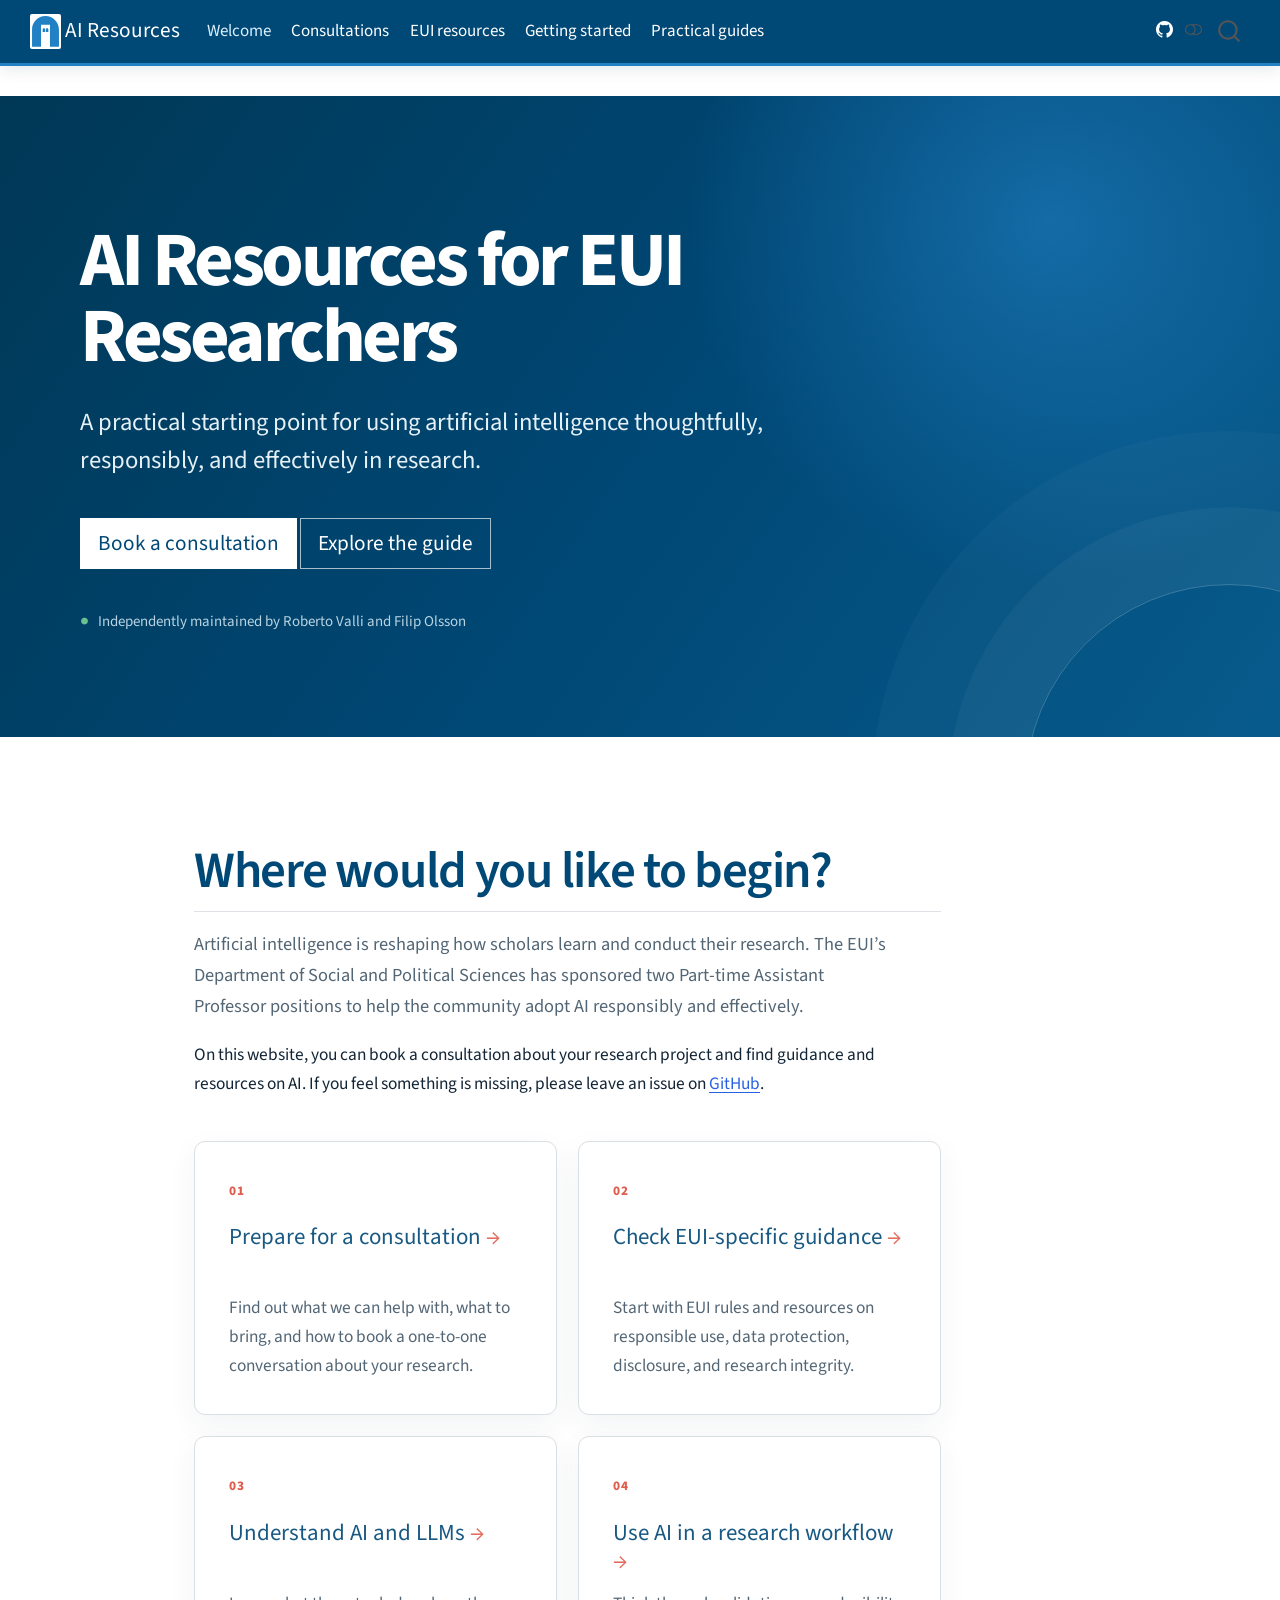
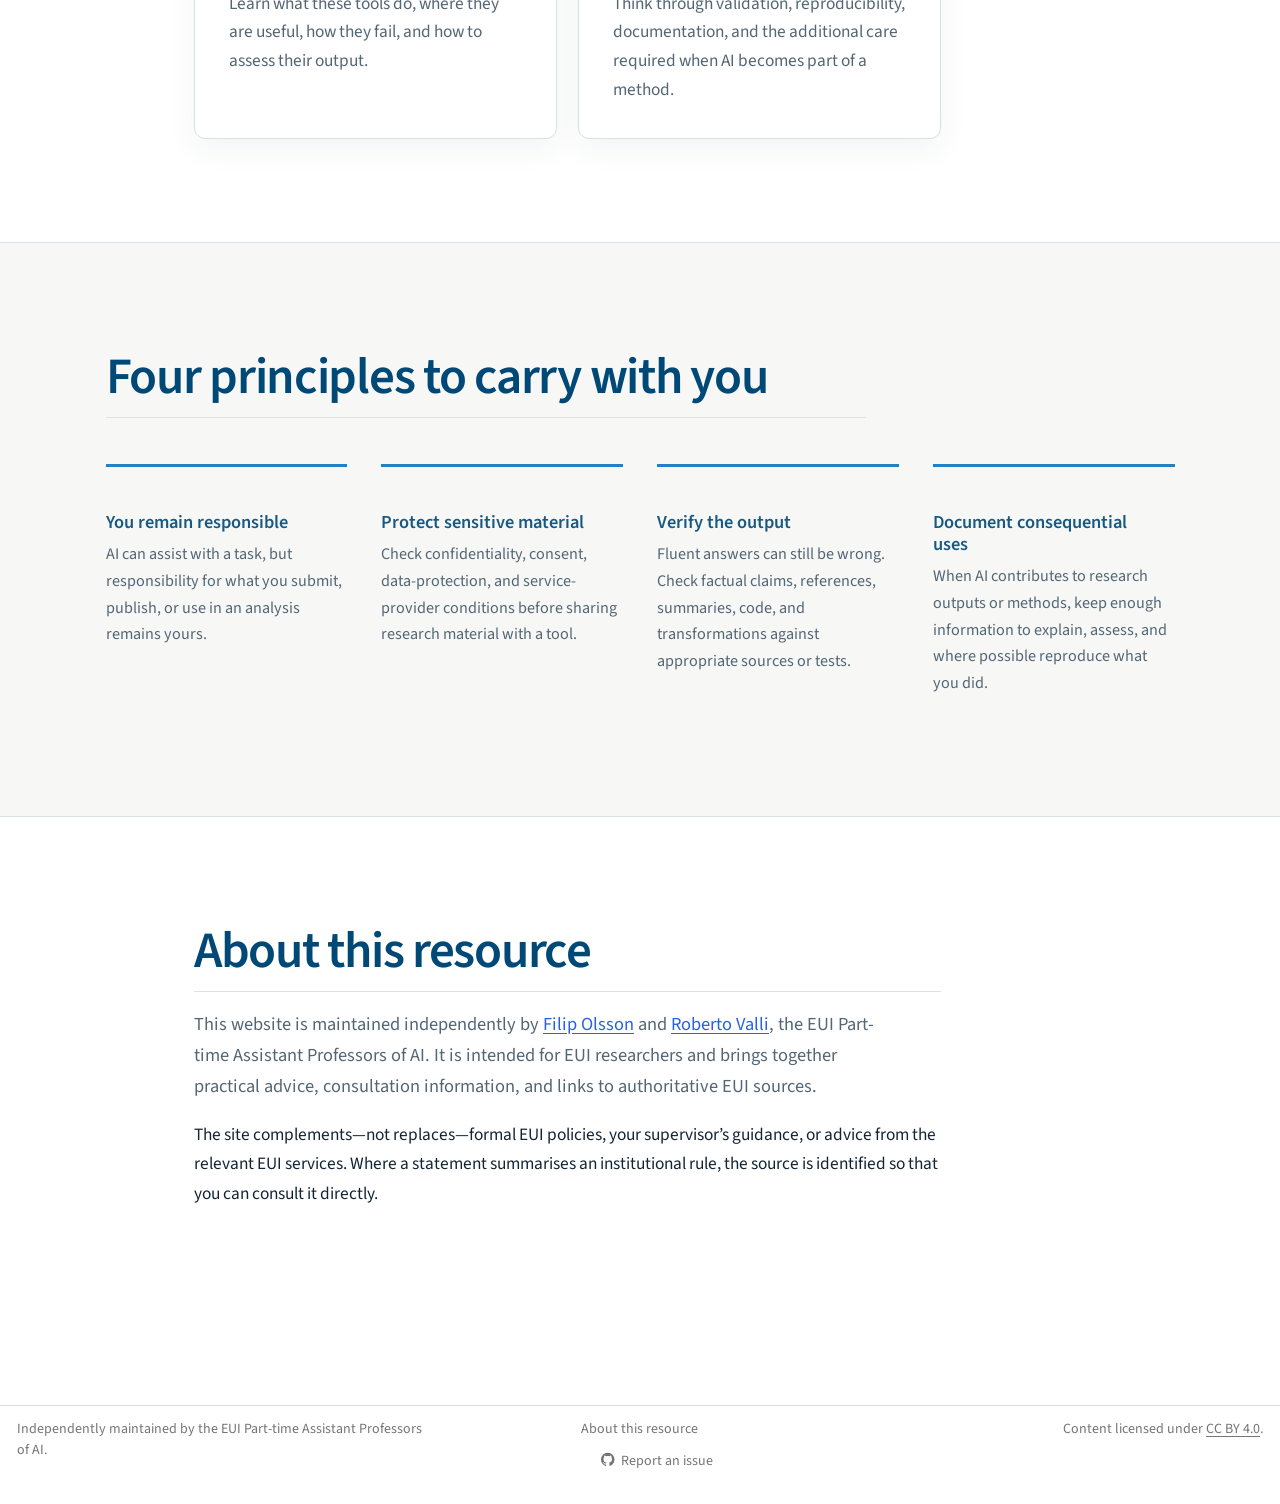
==== commit 3c8082ed: "Built site for gh-pages" ====
--- a/index.html
+++ b/index.html
@@ -282,6 +282,10 @@
     <a class="nav-link" href="./getting-started.html"> 
 <span class="menu-text">Getting started</span></a>
   </li>  
+  <li class="nav-item">
+    <a class="nav-link" href="./guides/index.html"> 
+<span class="menu-text">Practical guides</span></a>
+  </li>  
 </ul>
           </div> <!-- /navcollapse -->
             <div class="quarto-navbar-tools">
@@ -380,9 +384,6 @@
 <h2 class="anchored" data-anchor-id="about-this-resource">About this resource</h2>
 <p>This website is maintained independently by <a href="https://www.eui.eu/people?id=filip-olsson">Filip Olsson</a> and <a href="https://www.eui.eu/people?id=roberto-valli">Roberto Valli</a>, the EUI Part-time Assistant Professors of AI. It is intended for EUI researchers and brings together practical advice, consultation information, and links to authoritative EUI sources.</p>
 <p>The site complements—not replaces—formal EUI policies, your supervisor’s guidance, or advice from the relevant EUI services. Where a statement summarises an institutional rule, the source is identified so that you can consult it directly.</p>
-<div class="review-line">
-<p><strong>Review status:</strong> Editorial and policy review pending</p>
-</div>
 </section>
 
 
@@ -836,8 +837,14 @@
 <p>Independently maintained by the EUI Part-time Assistant Professors of AI.</p>
 </div>   
     <div class="nav-footer-center">
-<p><a href="./index.html#about-this-resource">About this resource</a></p>
-<div class="toc-actions"><ul><li><a href="https://github.com/RobertoValli/eui-ai-resources/issues/new" class="toc-action"><i class="bi bi-github"></i>Report an issue</a></li></ul></div></div>
+      <ul class="footer-items list-unstyled">
+    <li class="nav-item">
+    <a class="nav-link" href="./index.html#about-this-resource">
+<p>About this resource</p>
+</a>
+  </li>  
+</ul>
+    <div class="toc-actions"><ul><li><a href="https://github.com/RobertoValli/eui-ai-resources/issues/new" class="toc-action"><i class="bi bi-github"></i>Report an issue</a></li></ul></div></div>
     <div class="nav-footer-right">
 <p>Content licensed under <a href="https://creativecommons.org/licenses/by/4.0/">CC BY 4.0</a>.</p>
 </div>
--- a/styles.css
+++ b/styles.css
@@ -43,6 +43,14 @@
   background: var(--eui-soft-blue);
   color: var(--eui-blue);
   font-weight: 650;
+}
+
+.qa .callout-icon-container {
+  display: none;
+}
+
+.qa .callout-title-container {
+  font-size: 1.1rem;
 }
 
 .qa .callout-header:focus-visible {
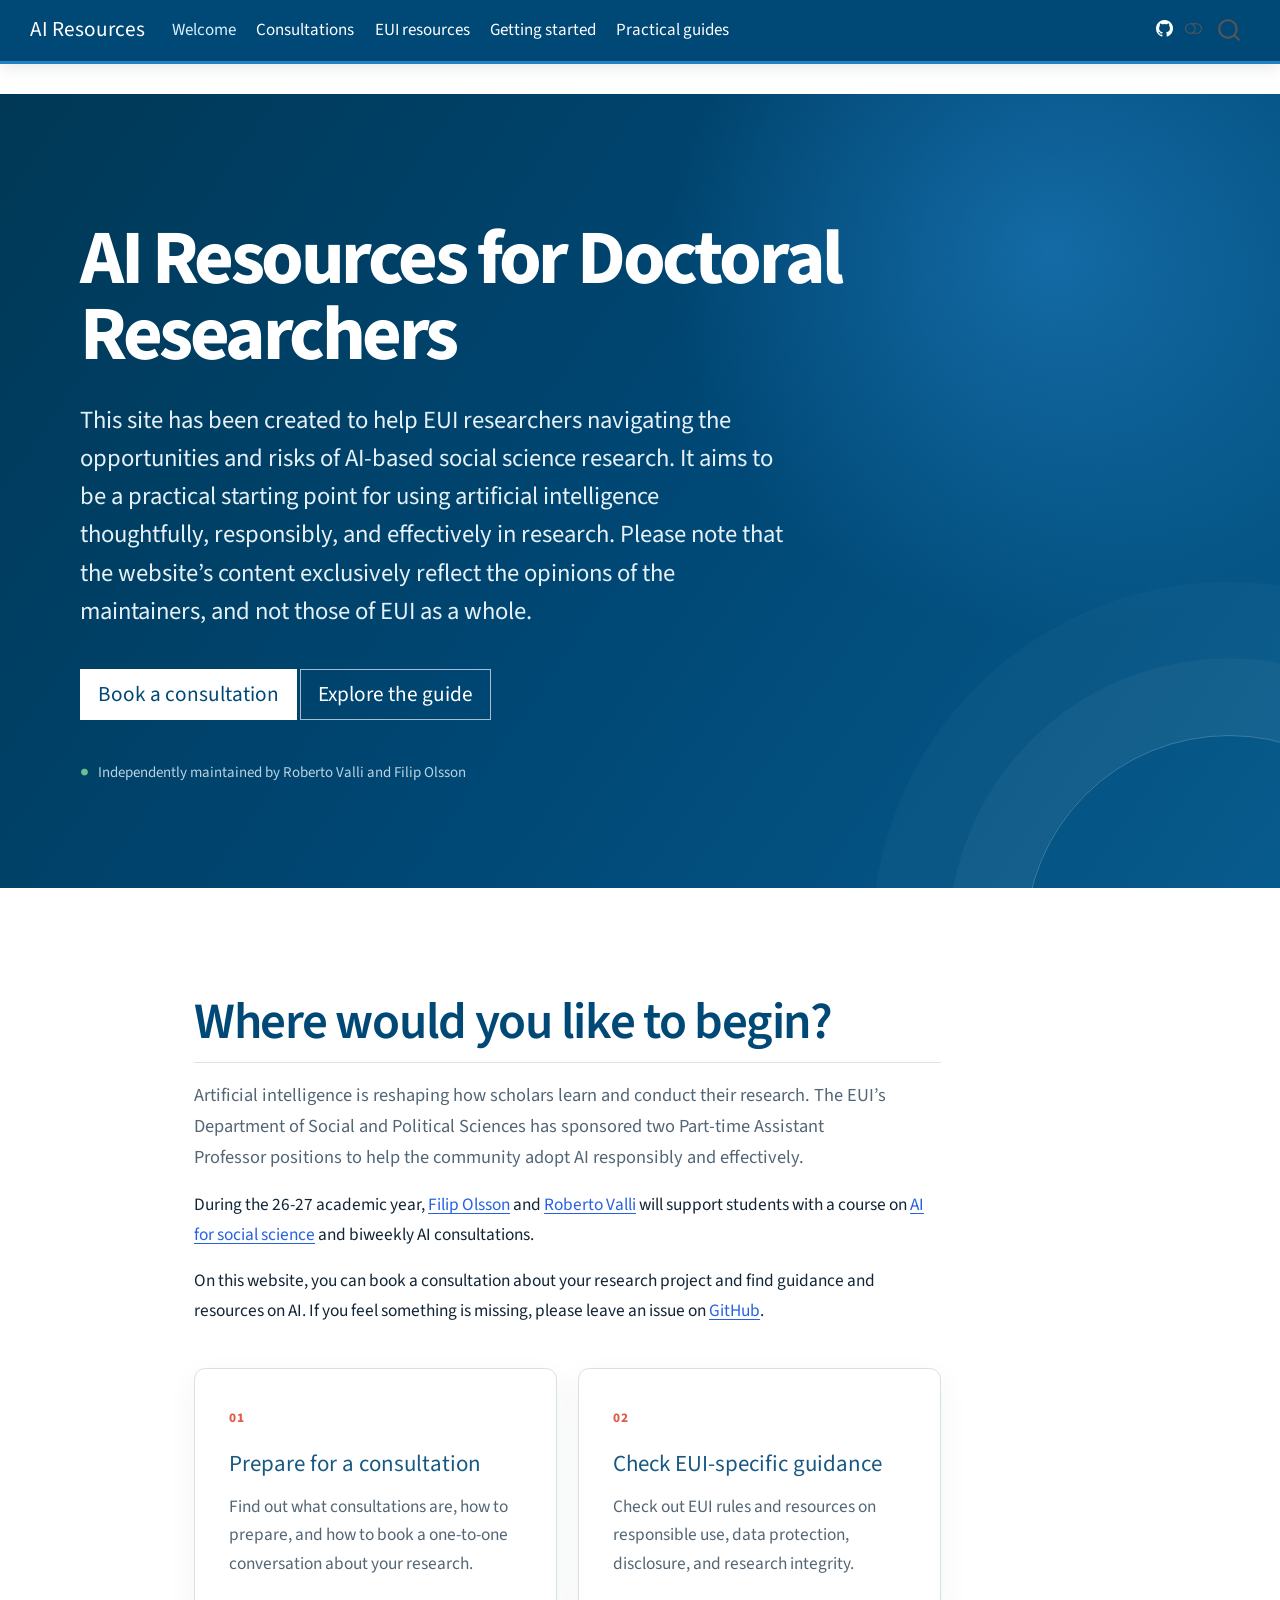
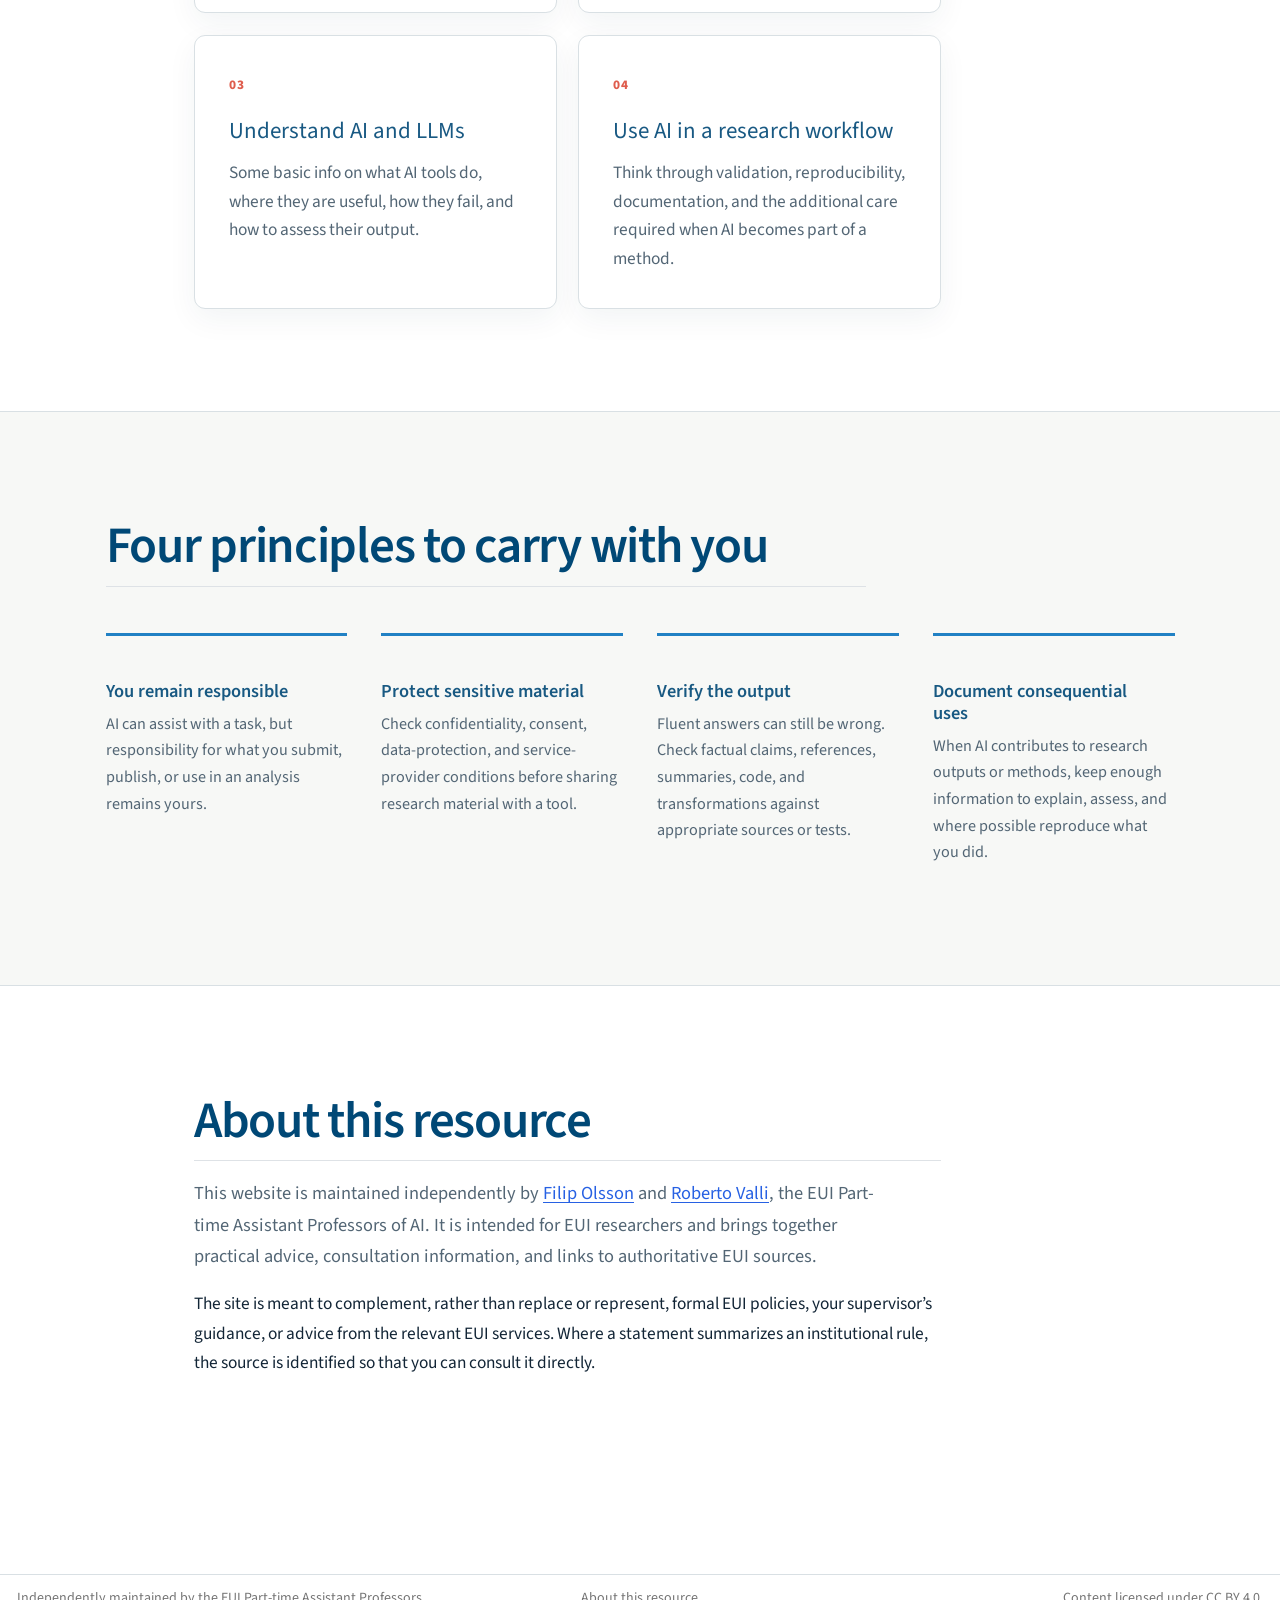
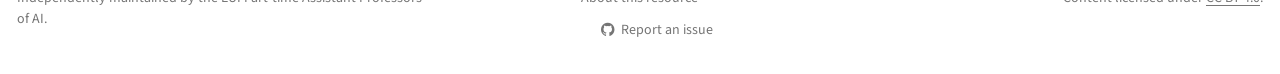
==== commit 1a53c36f: "Built site for gh-pages" ====
--- a/index.html
+++ b/index.html
@@ -6,9 +6,9 @@
 
 <meta name="viewport" content="width=device-width, initial-scale=1.0, user-scalable=yes">
 
-<meta name="description" content="A practical starting point for EUI researchers who want to use AI thoughtfully, responsibly, and effectively.">
-
-<title>AI Resources for EUI Researchers</title>
+<meta name="description" content="An unofficial, practical starting point for EUI researchers who want to use AI thoughtfully, responsibly, and effectively.">
+
+<title>AI Resources for Doctoral Researchers – AI Resources for EUI Researchers</title>
 <style>
 /* Default styles provided by pandoc.
 ** See https://pandoc.org/MANUAL.html#variables-for-html for config info.
@@ -33,7 +33,6 @@
 <script src="site_libs/quarto-search/fuse.min.js"></script>
 <script src="site_libs/quarto-search/quarto-search.js"></script>
 <meta name="quarto:offset" content="./">
-<link href="./assets/eui-mark.svg" rel="icon" type="image/svg+xml">
 <script src="site_libs/quarto-html/quarto.js" type="module"></script>
 <script src="site_libs/quarto-html/tabsets/tabsets.js" type="module"></script>
 <script src="site_libs/quarto-html/popper.min.js"></script>
@@ -78,8 +77,8 @@
 
 
 <link rel="stylesheet" href="styles.css">
-<meta property="og:title" content="AI Resources for EUI Researchers">
-<meta property="og:description" content="A practical starting point for EUI researchers who want to use AI thoughtfully, responsibly, and effectively.">
+<meta property="og:title" content="AI Resources for Doctoral Researchers – AI Resources for EUI Researchers">
+<meta property="og:description" content="An unofficial, practical starting point for EUI researchers who want to use AI thoughtfully, responsibly, and effectively.">
 <meta property="og:site_name" content="AI Resources for EUI Researchers">
 </head>
 
@@ -252,10 +251,6 @@
     <nav class="navbar navbar-expand-lg " data-bs-theme="dark">
       <div class="navbar-container container-fluid">
       <div class="navbar-brand-container mx-auto">
-    <a href="./index.html" class="navbar-brand navbar-brand-logo">
-    <img src="./assets/eui-mark.svg" alt="European University Institute" class="navbar-logo light-content">
-    <img src="./assets/eui-mark.svg" alt="European University Institute" class="navbar-logo dark-content">
-    </a>
     <a class="navbar-brand" href="./index.html">
     <span class="navbar-title">AI Resources</span>
     </a>
@@ -301,7 +296,7 @@
 <!-- margin-sidebar -->
     
 <!-- main -->
-<main class="content page-columns page-full column-body" id="quarto-document-content"><header id="title-block-header" class="quarto-title-block"><h1 class="title display-7">AI Resources for EUI Researchers</h1></header>
+<main class="content page-columns page-full column-body" id="quarto-document-content"><header id="title-block-header" class="quarto-title-block"><h1 class="title display-7">AI Resources for Doctoral Researchers</h1></header>
 
 
 <header id="title-block-header">
@@ -311,9 +306,9 @@
 
 
 <div class="hero column-screen">
-<section id="ai-resources-for-eui-researchers" class="level1 hero-inner">
-<h1>AI Resources for EUI Researchers</h1>
-<p>A practical starting point for using artificial intelligence thoughtfully, responsibly, and effectively in research.</p>
+<section id="ai-resources-for-doctoral-researchers" class="level1 hero-inner">
+<h1>AI Resources for Doctoral Researchers</h1>
+<p>This site has been created to help EUI researchers navigating the opportunities and risks of AI-based social science research. It aims to be a practical starting point for using artificial intelligence thoughtfully, responsibly, and effectively in research. Please note that the website’s content exclusively reflect the opinions of the maintainers, and not those of EUI as a whole.</p>
 <div class="hero-actions">
 <p><a href="./consultations.html" class="btn btn-primary btn-lg">Book a consultation</a> <a href="./getting-started.html" class="btn btn-outline-primary btn-lg">Explore the guide</a></p>
 </div>
@@ -325,27 +320,28 @@
 <section id="where-would-you-like-to-begin" class="level2 home-section">
 <h2 class="anchored" data-anchor-id="where-would-you-like-to-begin">Where would you like to begin?</h2>
 <p>Artificial intelligence is reshaping how scholars learn and conduct their research. The EUI’s Department of Social and Political Sciences has sponsored two Part-time Assistant Professor positions to help the community adopt AI responsibly and effectively.</p>
+<p>During the 26-27 academic year, <a href="https://www.eui.eu/people?id=filip-olsson">Filip Olsson</a> and <a href="https://www.robertovalli.com/">Roberto Valli</a> will support students with a course on <a href="https://www.eui.eu/DepartmentsAndCentres/academic-catalogue/Course-detail?course_id=SPS-RE-AI-OLS-26">AI for social science</a> and biweekly AI consultations.</p>
 <p>On this website, you can book a consultation about your research project and find guidance and resources on AI. If you feel something is missing, please leave an issue on <a href="https://github.com/RobertoValli/eui-ai-resources/issues/new">GitHub</a>.</p>
 <div class="path-grid">
 <div class="path-card">
 <p><span class="path-number" aria-hidden="true">01</span></p>
 <section id="prepare-for-a-consultation" class="level3">
 <h3 class="anchored" data-anchor-id="prepare-for-a-consultation"><a href="./consultations.html">Prepare for a consultation</a></h3>
-<p>Find out what we can help with, what to bring, and how to book a one-to-one conversation about your research.</p>
+<p>Find out what consultations are, how to prepare, and how to book a one-to-one conversation about your research.</p>
 </section>
 </div>
 <div class="path-card">
 <p><span class="path-number" aria-hidden="true">02</span></p>
 <section id="check-eui-specific-guidance" class="level3">
 <h3 class="anchored" data-anchor-id="check-eui-specific-guidance"><a href="./eui-resources.html">Check EUI-specific guidance</a></h3>
-<p>Start with EUI rules and resources on responsible use, data protection, disclosure, and research integrity.</p>
+<p>Check out EUI rules and resources on responsible use, data protection, disclosure, and research integrity.</p>
 </section>
 </div>
 <div class="path-card">
 <p><span class="path-number" aria-hidden="true">03</span></p>
 <section id="understand-ai-and-llms" class="level3">
 <h3 class="anchored" data-anchor-id="understand-ai-and-llms"><a href="./getting-started.html">Understand AI and LLMs</a></h3>
-<p>Learn what these tools do, where they are useful, how they fail, and how to assess their output.</p>
+<p>Some basic info on what AI tools do, where they are useful, how they fail, and how to assess their output.</p>
 </section>
 </div>
 <div class="path-card">
@@ -383,7 +379,7 @@
 <section id="about-this-resource" class="level2 home-section">
 <h2 class="anchored" data-anchor-id="about-this-resource">About this resource</h2>
 <p>This website is maintained independently by <a href="https://www.eui.eu/people?id=filip-olsson">Filip Olsson</a> and <a href="https://www.eui.eu/people?id=roberto-valli">Roberto Valli</a>, the EUI Part-time Assistant Professors of AI. It is intended for EUI researchers and brings together practical advice, consultation information, and links to authoritative EUI sources.</p>
-<p>The site complements—not replaces—formal EUI policies, your supervisor’s guidance, or advice from the relevant EUI services. Where a statement summarises an institutional rule, the source is identified so that you can consult it directly.</p>
+<p>The site is meant to complement, rather than replace or represent, formal EUI policies, your supervisor’s guidance, or advice from the relevant EUI services. Where a statement summarizes an institutional rule, the source is identified so that you can consult it directly.</p>
 </section>
 
 
--- a/styles.css
+++ b/styles.css
@@ -303,9 +303,8 @@
   text-decoration: none;
 }
 
-.path-card h3 a::after {
-  content: " →";
-  color: var(--eui-coral);
+.path-card h3 .anchorjs-link {
+  display: none;
 }
 
 .path-card p {
